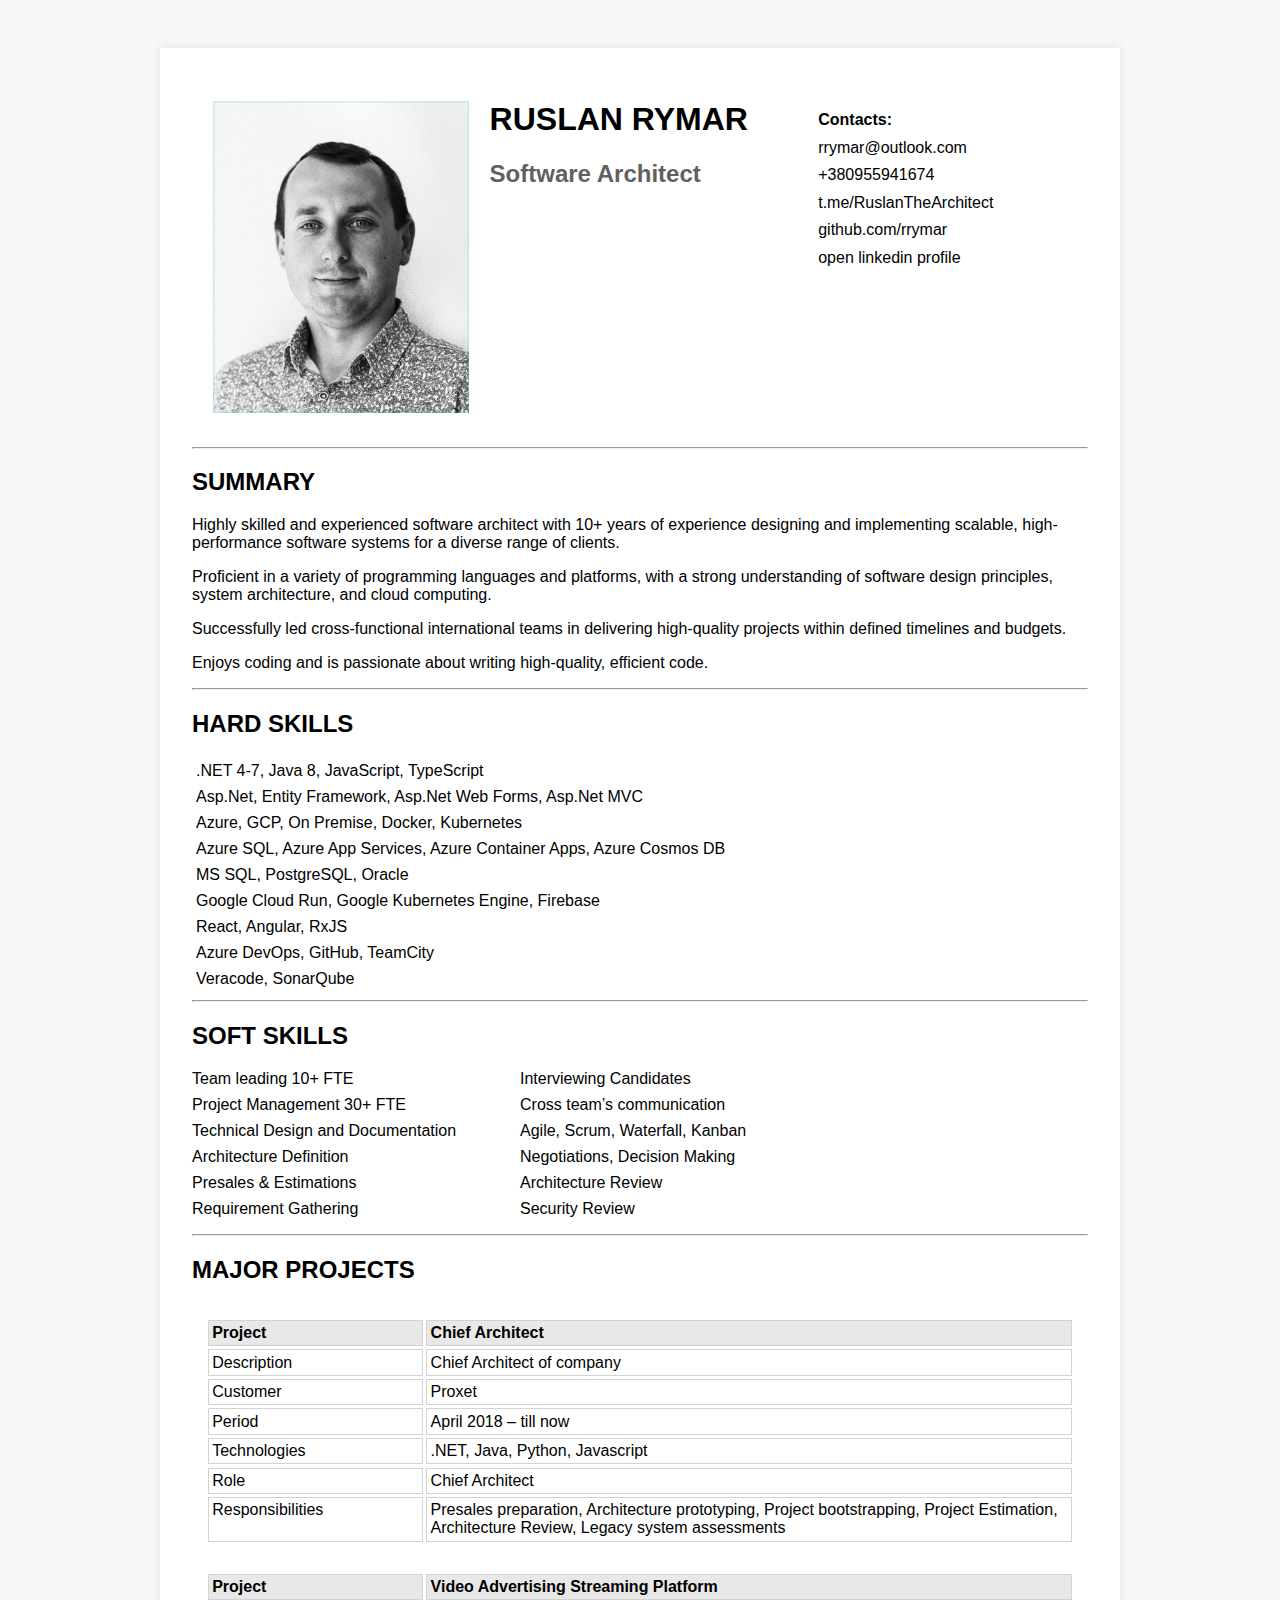
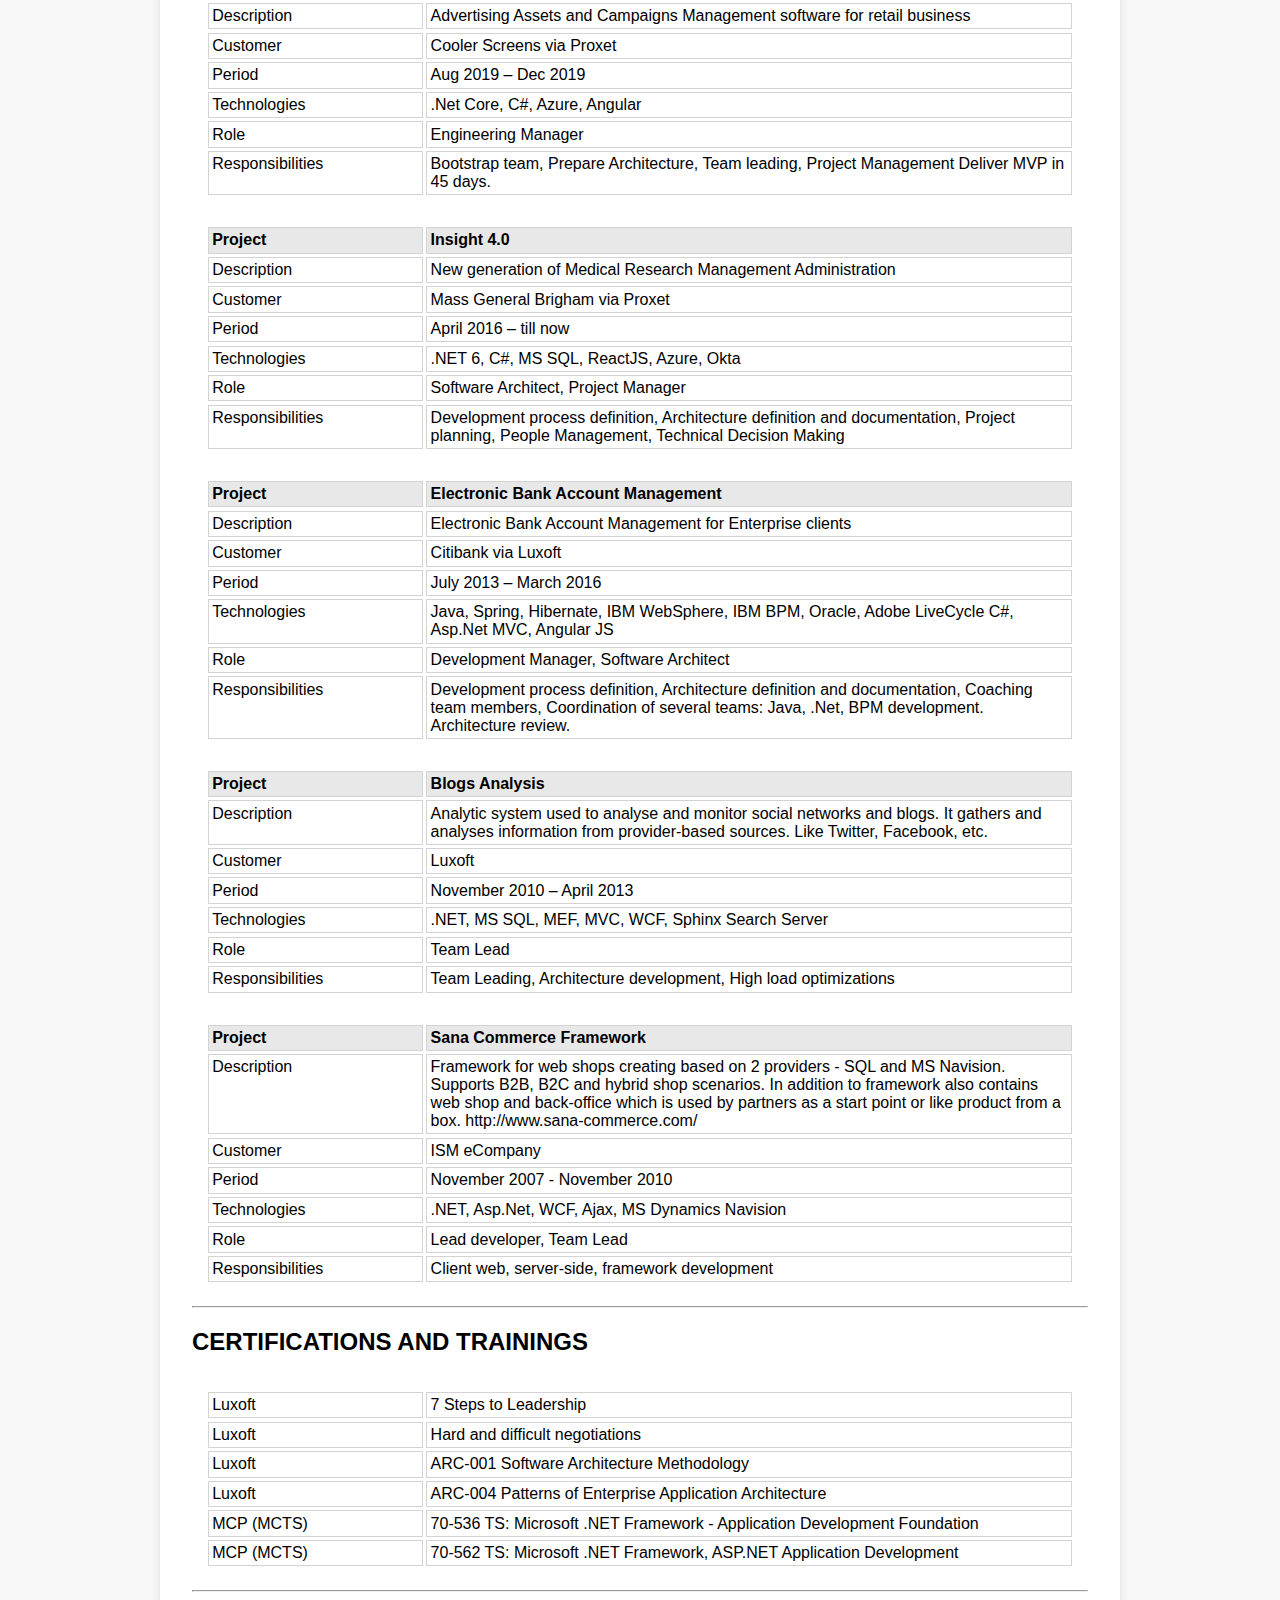
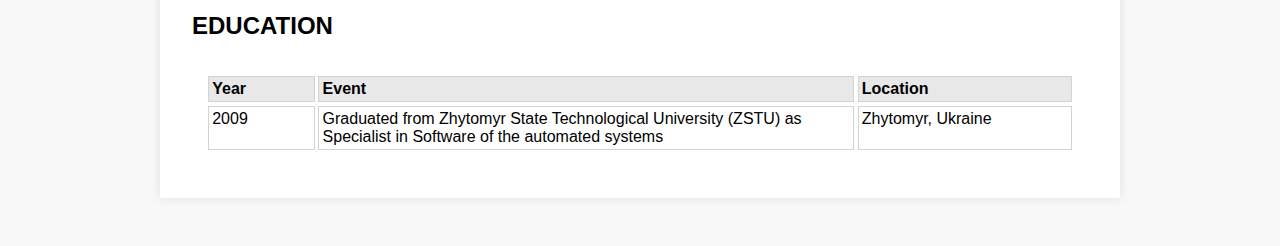
==== index.html @ 894ee12b "looks to be final version" ====
﻿<!DOCTYPE html>
<html lang="en">
<head>
    <meta name="viewport" content="width=device-width,initial-scale=1">
    <title>RUSLAN RYMAR - Software Architect</title>
    <link rel="stylesheet" type="text/css" href="./styles.css">
    <script type="module" src="./components/contacts.js"></script>
    <script type="module" src="./components/summary.js"></script>
    <script type="module" src="./components/hard-skills.js"></script>
    <script type="module" src="./components/soft-skills.js"></script>
    <script type="module" src="./components/project.js"></script>
    <script type="module" src="./components/certifications.js"></script>
    <script type="module" src="./components/education.js"></script>
</head>
<body>
<div class="page-container">
    <div class="header-container">
        <div class="grid-item">
            <img src="photo.jpg" alt="Ruslan Rymar"/>
        </div>
        <div class="grid-item">
            <h1>RUSLAN RYMAR</h1>
            <h2>Software Architect</h2>
        </div>
        <app-contacts class="grid-item"></app-contacts>
    </div>
    <hr/>
    <app-summary></app-summary>
    <hr/>
    <app-hard-skills></app-hard-skills>
    <hr/>
    <div class="page-break"></div>
    <app-soft-skills></app-soft-skills>
    <hr/>
    <h2>MAJOR PROJECTS</h2>
    <app-project>
        <span slot="name">Chief Architect</span>
        <span slot="description">Chief Architect of company</span>
        <span slot="customer">Proxet</span>
        <span slot="period">April 2018 – till now</span>
        <span slot="technologies">.NET, Java, Python, Javascript</span>
        <span slot="role">Chief Architect</span>
        <span slot="responsibilities">
            Presales preparation, Architecture prototyping, 
            Project bootstrapping, Project Estimation, 
            Architecture Review, Legacy system assessments
        </span>
    </app-project>
    <app-project>
        <span slot="name">Video Advertising Streaming Platform</span>
        <span slot="description">
            Advertising Assets and Campaigns Management software for retail business
        </span>
        <span slot="customer">Cooler Screens via Proxet</span>
        <span slot="period">Aug 2019 – Dec 2019</span>
        <span slot="technologies">.Net Core, C#, Azure, Angular</span>
        <span slot="role">Engineering Manager</span>
        <span slot="responsibilities">
            Bootstrap team, Prepare Architecture, Team leading, 
            Project Management Deliver MVP in 45 days.
        </span>
    </app-project>
    <div class="page-break"></div>
    <app-project>
        <span slot="name">Insight 4.0</span>
        <span slot="description">
            New generation of Medical Research Management Administration
        </span>
        <span slot="customer">Mass General Brigham via Proxet</span>
        <span slot="period">April 2016 – till now</span>
        <span slot="technologies">.NET 6, C#, MS SQL, ReactJS, Azure, Okta</span>
        <span slot="role">Software Architect, Project Manager</span>
        <span slot="responsibilities">
            Development process definition, Architecture definition and documentation,
            Project planning, People Management, Technical Decision Making
        </span>
    </app-project>
    <app-project>
        <span slot="name">Electronic Bank Account Management</span>
        <span slot="description">
            Electronic Bank Account Management for Enterprise clients
        </span>
        <span slot="customer">Citibank via Luxoft</span>
        <span slot="period">July 2013 – March 2016</span>
        <span slot="technologies">
            Java, Spring, Hibernate, IBM WebSphere, IBM BPM, Oracle, Adobe LiveCycle
            C#, Asp.Net MVC, Angular JS
        </span>
        <span slot="role">Development Manager, Software Architect</span>
        <span slot="responsibilities">
            Development process definition, Architecture definition and documentation, 
            Coaching team members, 
            Coordination of several teams: Java, .Net, BPM development. Architecture review. 
        </span>
    </app-project>
    <app-project>
        <span slot="name">Blogs Analysis</span>
        <span slot="description">
            Analytic system used to analyse and monitor social networks and blogs.
            It gathers and analyses information from provider-based sources. Like Twitter, Facebook, etc.
        </span>
        <span slot="customer">Luxoft</span>
        <span slot="period">November 2010 – April 2013</span>
        <span slot="technologies">
            .NET, MS SQL, MEF, MVC, WCF, Sphinx Search Server
        </span>
        <span slot="role">Team Lead</span>
        <span slot="responsibilities">
            Team Leading, Architecture development, High load optimizations
        </span>
    </app-project>
    <div class="page-break"></div>
    <app-project>
        <span slot="name">Sana Commerce Framework</span>
        <span slot="description">
            Framework for web shops creating based on 2 providers - SQL and MS Navision. 
            Supports B2B, B2C and hybrid shop scenarios. 
            In addition to framework also contains web shop and back-office which is used by partners as a start point or like product from a box.
            http://www.sana-commerce.com/
        </span>
        <span slot="customer">ISM eCompany</span>
        <span slot="period">November 2007 - November 2010</span>
        <span slot="technologies">
            .NET, Asp.Net, WCF, Ajax, MS Dynamics Navision
        </span>
        <span slot="role">Lead developer, Team Lead</span>
        <span slot="responsibilities">
            Client web, server-side, framework development
        </span>
    </app-project>
    <hr/>
    <app-certifications></app-certifications>
    <hr/>
    <app-education></app-education>
</div>
</body>
</html>
---- styles.css ----
﻿img {
    width: 20vw;
    margin: 1.34em;
}

body {
    background-color: #f8f8f8;
    font-family: "Segoe UI", Verdana, sans-serif, "Courier New";
    print-color-adjust: exact;
}

.page-container {
    width: 70vw;
    margin: 3em auto;
    padding: 2em;
    background-color: #fff;
    box-shadow: 0 0 10px rgba(0, 0, 0, 0.1);
}

.header-container {
    display: grid;
    grid-template-columns: repeat(auto-fit, 22vw);
    grid-gap: 1em;
}

.header-container h2 {
    color: #606060;
}

app-contacts {
    margin: 1.34em;
}

.page-break {
    break-after: page;
}

@media screen and (max-width: 500px) {
    .page-container {
        width: auto;
    }

    .header-container {
        grid-template-columns: repeat(auto-fit, 38vw);
    }

    img {
        width: 30vw;
    }
}

@media print {
    body {
        -webkit-print-color-adjust: exact;
    }

    .page-container {
        width: auto;
        margin: 0;
        padding: 0;
        box-shadow: 0 0 0;
    }
    
    hr {
        display: none;
    }
}
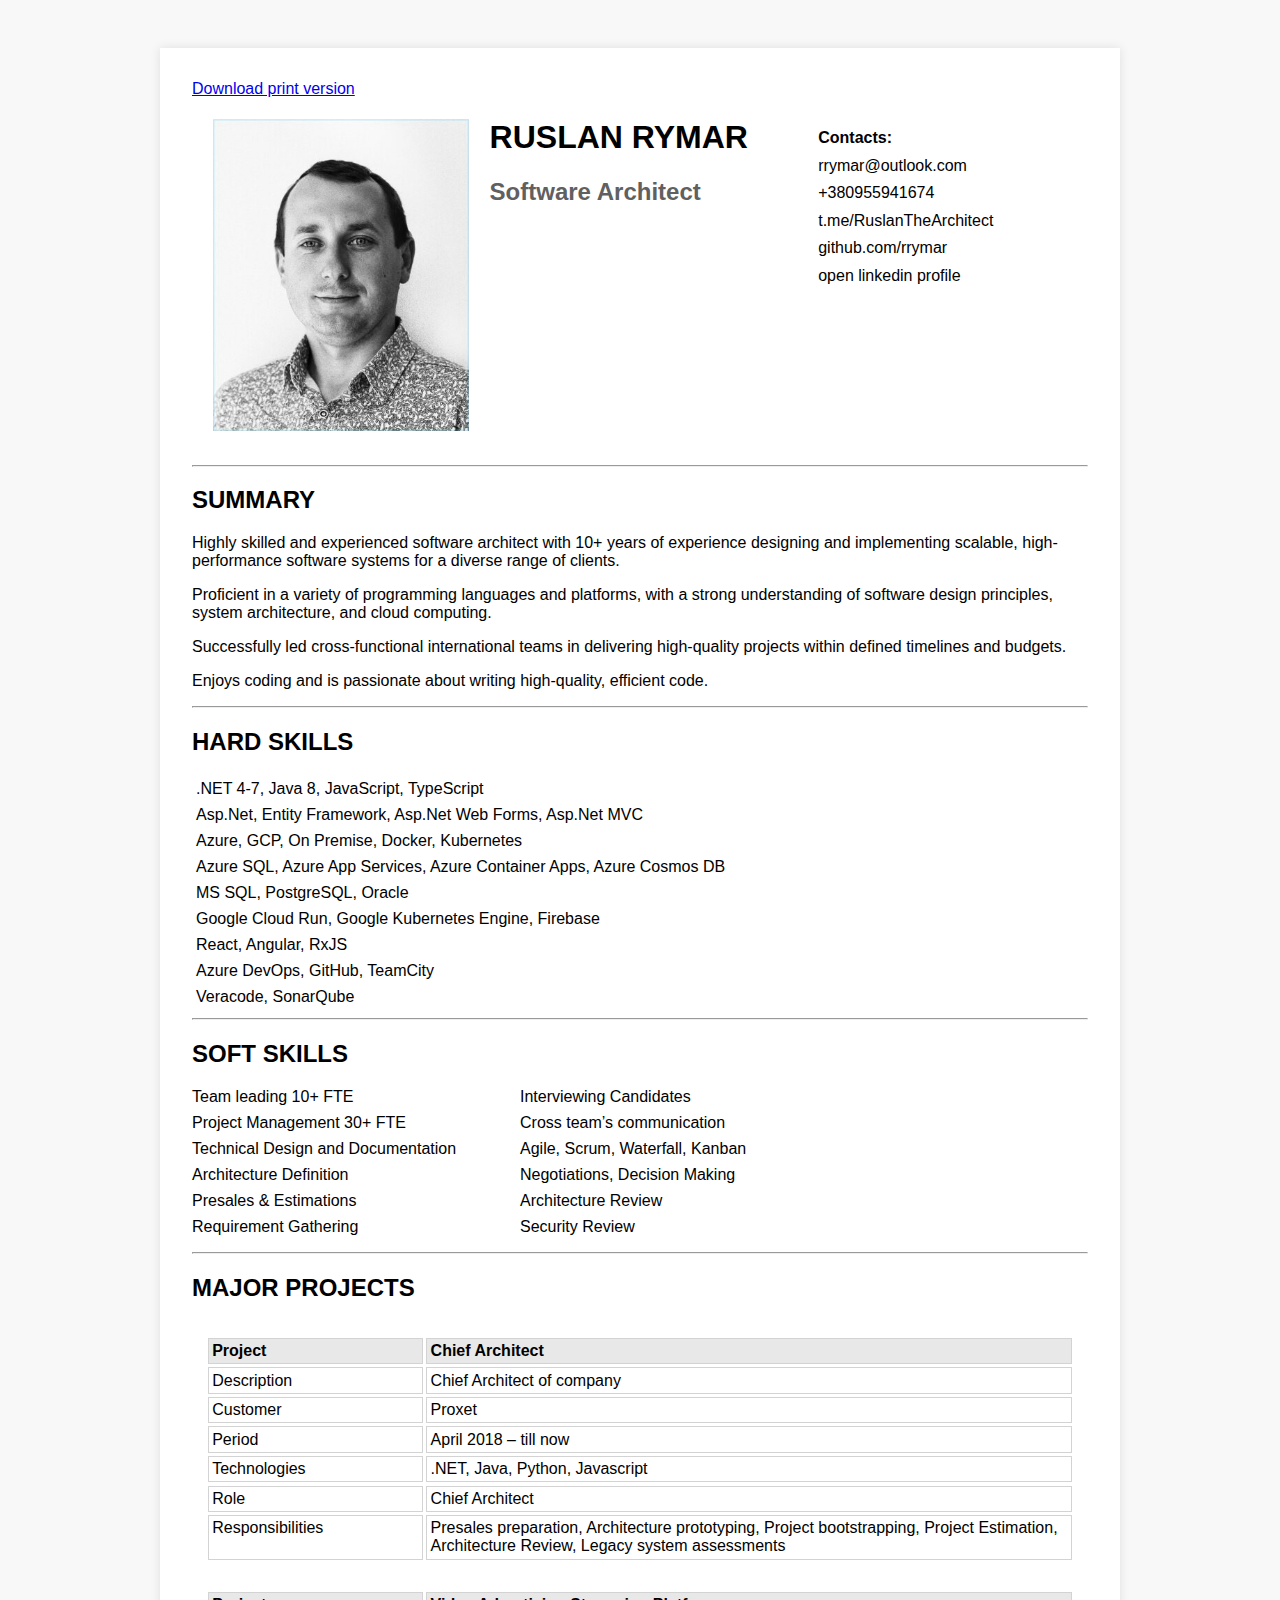
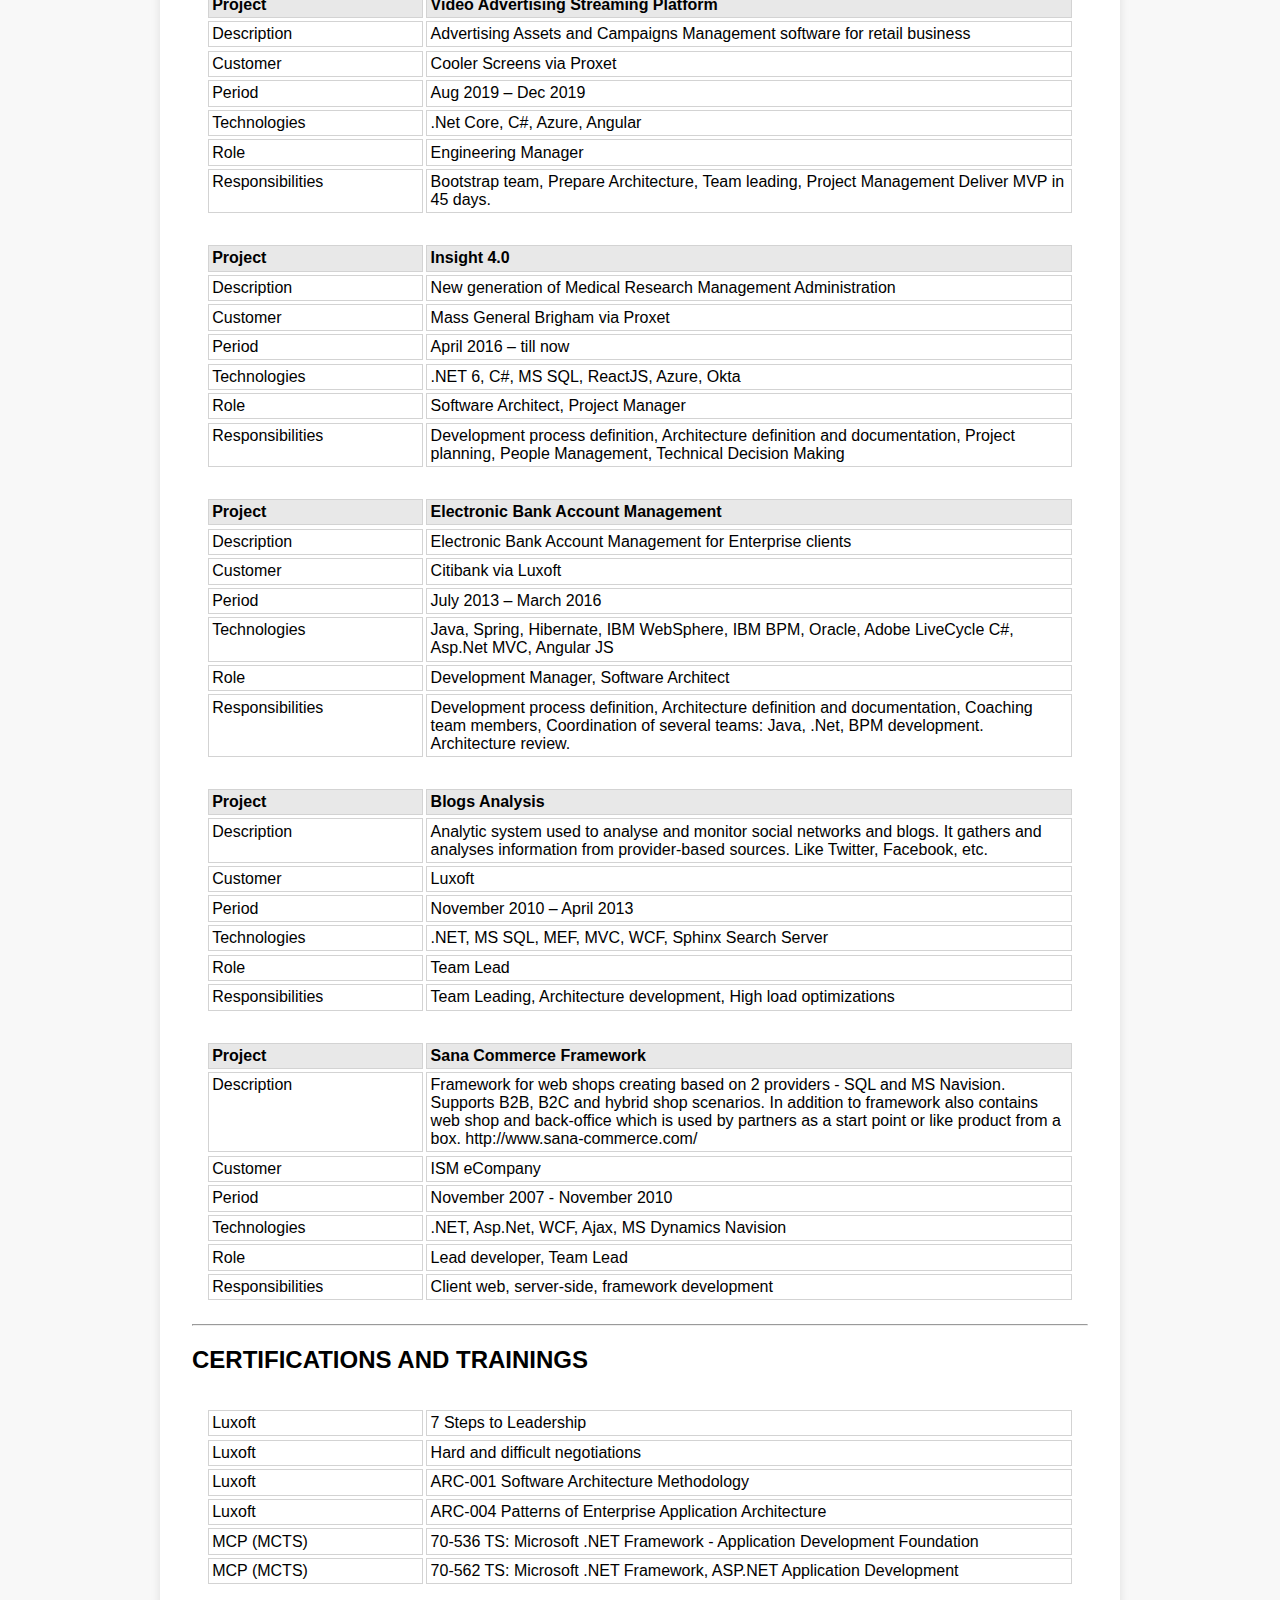
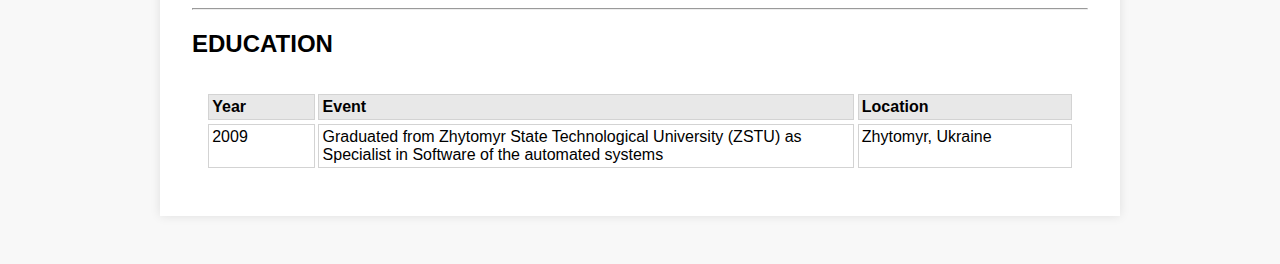
==== commit 1c808bd8: "add print version" ====
--- a/index.html
+++ b/index.html
@@ -1,4 +1,5 @@
-﻿<!DOCTYPE html>
+﻿<!--TODO: favicon, link to pdf-->
+<!DOCTYPE html>
 <html lang="en">
 <head>
     <meta name="viewport" content="width=device-width,initial-scale=1">
@@ -11,9 +12,11 @@
     <script type="module" src="./components/project.js"></script>
     <script type="module" src="./components/certifications.js"></script>
     <script type="module" src="./components/education.js"></script>
+    <script type="module" src="./components/save.js"></script>
 </head>
 <body>
 <div class="page-container">
+    <app-save></app-save>
     <div class="header-container">
         <div class="grid-item">
             <img src="photo.jpg" alt="Ruslan Rymar"/>
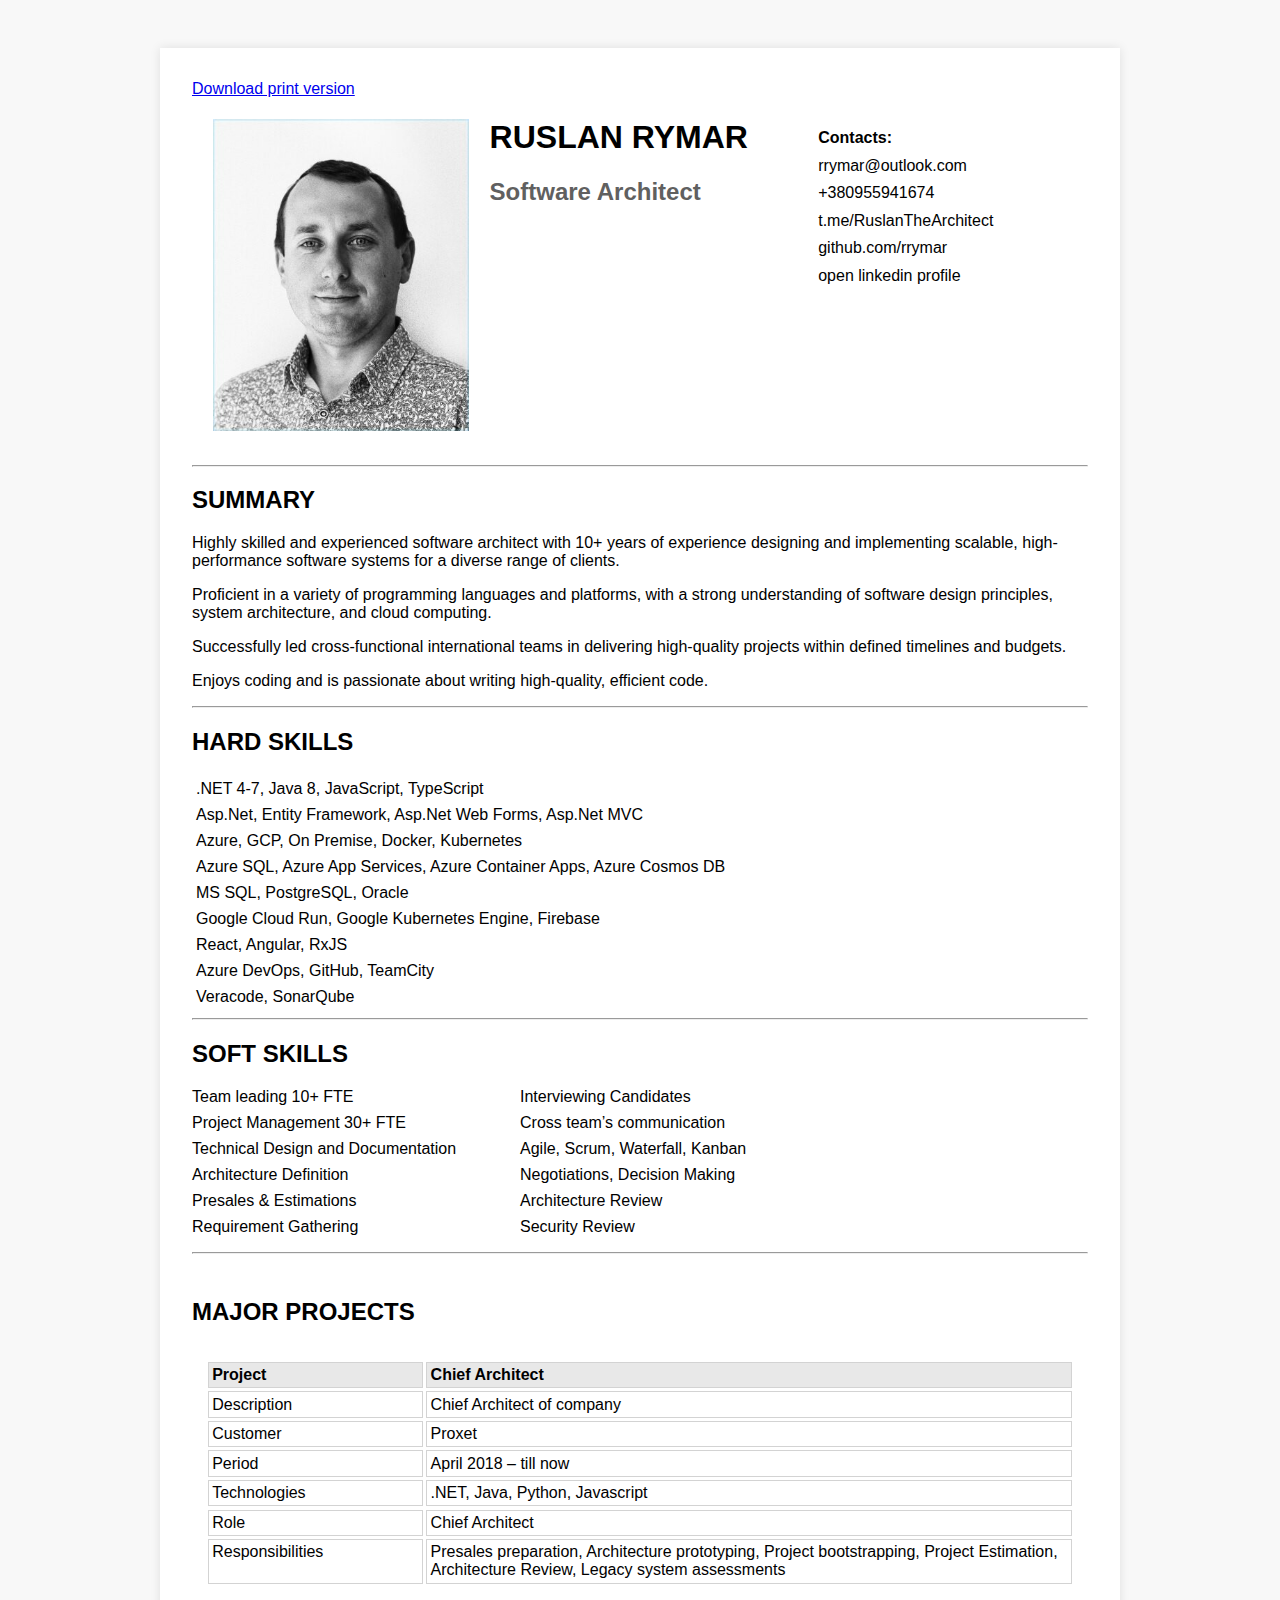
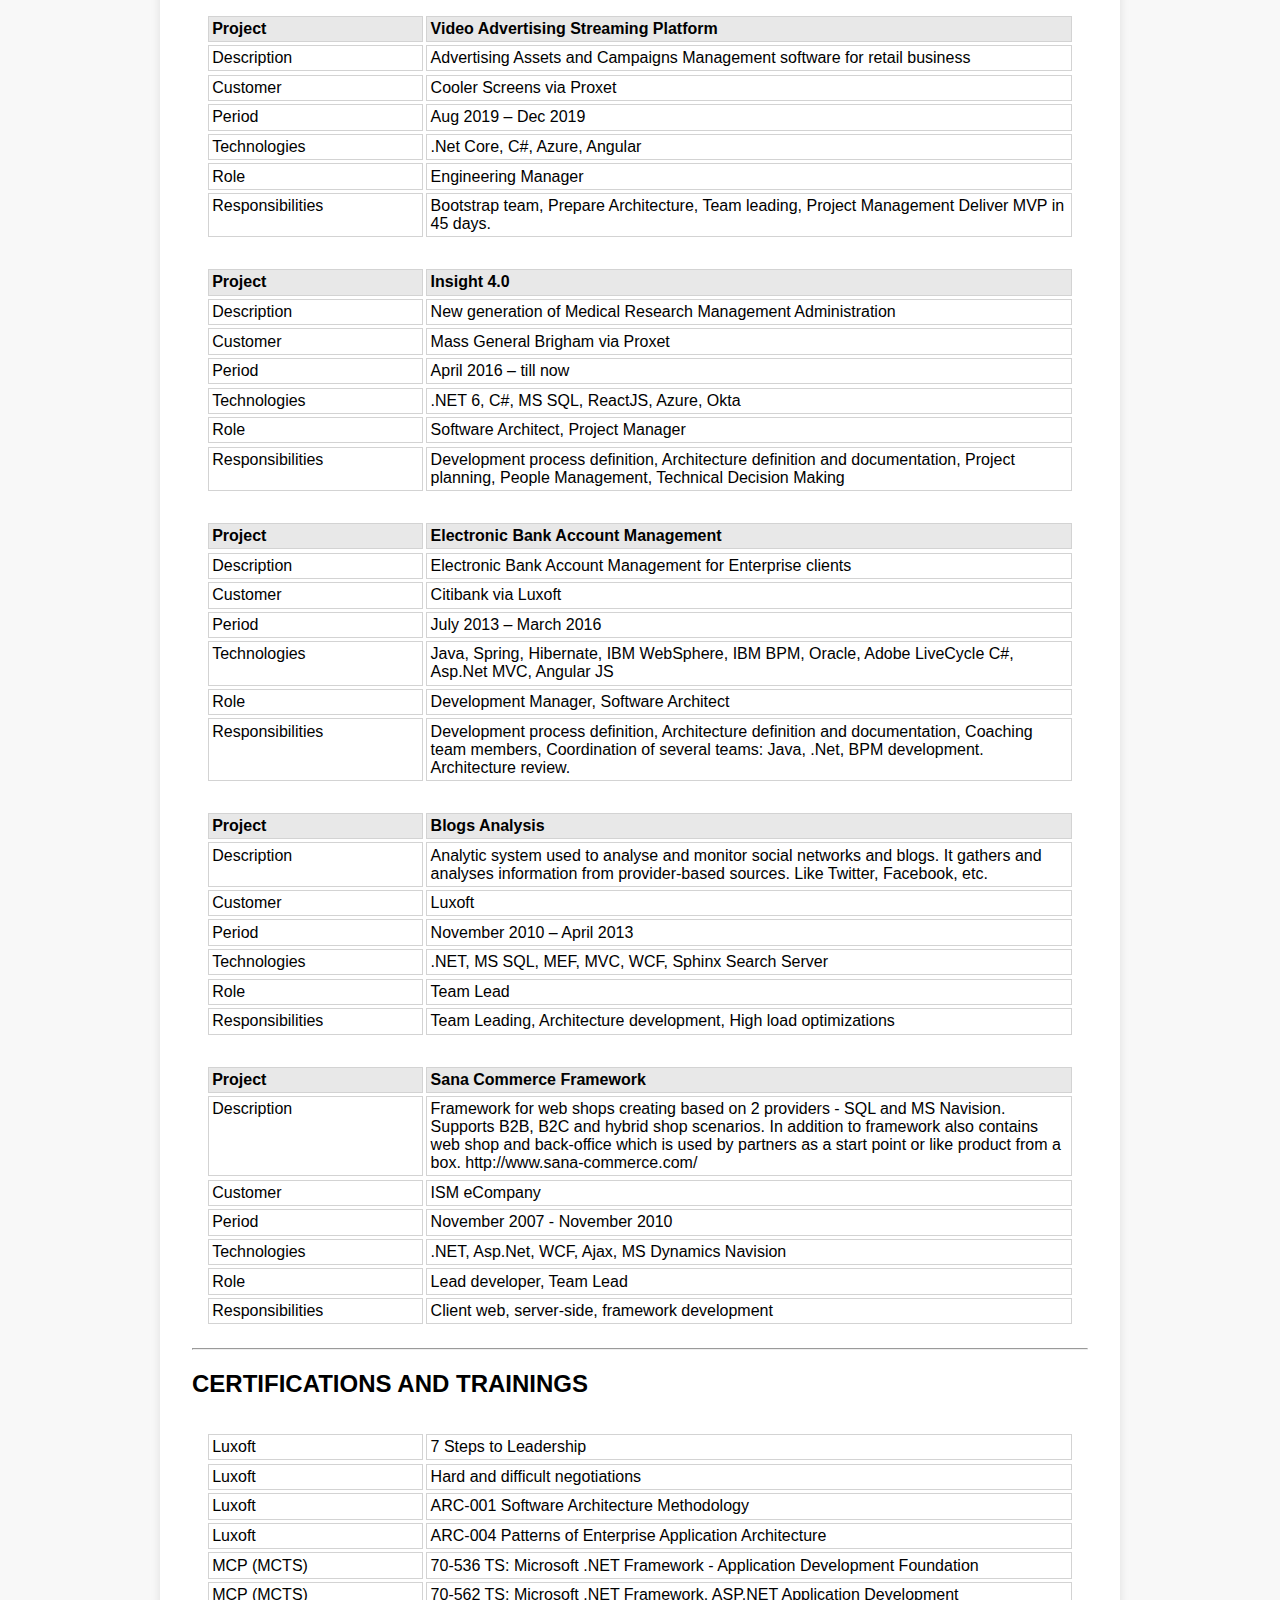
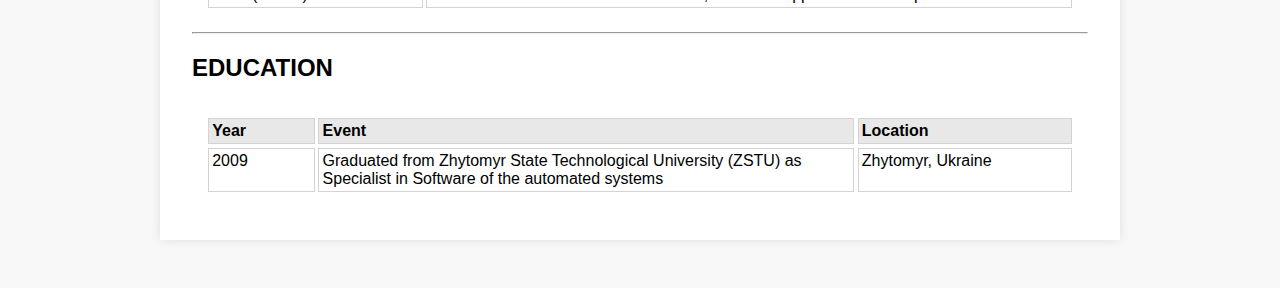
==== commit d8c60c99: "update print version" ====
--- a/index.html
+++ b/index.html
@@ -1,9 +1,14 @@
-﻿<!--TODO: favicon, link to pdf-->
-<!DOCTYPE html>
+﻿<!DOCTYPE html>
 <html lang="en">
 <head>
     <meta name="viewport" content="width=device-width,initial-scale=1">
     <title>RUSLAN RYMAR - Software Architect</title>
+
+    <link rel="apple-touch-icon" sizes="180x180" href="./apple-touch-icon.png">
+    <link rel="icon" type="image/png" sizes="32x32" href="./favicon-32x32.png">
+    <link rel="icon" type="image/png" sizes="16x16" href="./favicon-16x16.png">
+    <link rel="manifest" href="./site.webmanifest">
+    
     <link rel="stylesheet" type="text/css" href="./styles.css">
     <script type="module" src="./components/contacts.js"></script>
     <script type="module" src="./components/summary.js"></script>
@@ -35,7 +40,7 @@
     <div class="page-break"></div>
     <app-soft-skills></app-soft-skills>
     <hr/>
-    <h2>MAJOR PROJECTS</h2>
+    <h2 class="projects-title">MAJOR PROJECTS</h2>
     <app-project>
         <span slot="name">Chief Architect</span>
         <span slot="description">Chief Architect of company</span>
--- a/styles.css
+++ b/styles.css
@@ -35,6 +35,10 @@
     break-after: page;
 }
 
+.projects-title {
+    padding-top: 1em;
+}
+
 @media screen and (max-width: 500px) {
     .page-container {
         width: auto;
@@ -64,4 +68,9 @@
     hr {
         display: none;
     }
+    
+    .header-container h1,
+    .header-container h2 {
+        text-align: center;
+    }
 }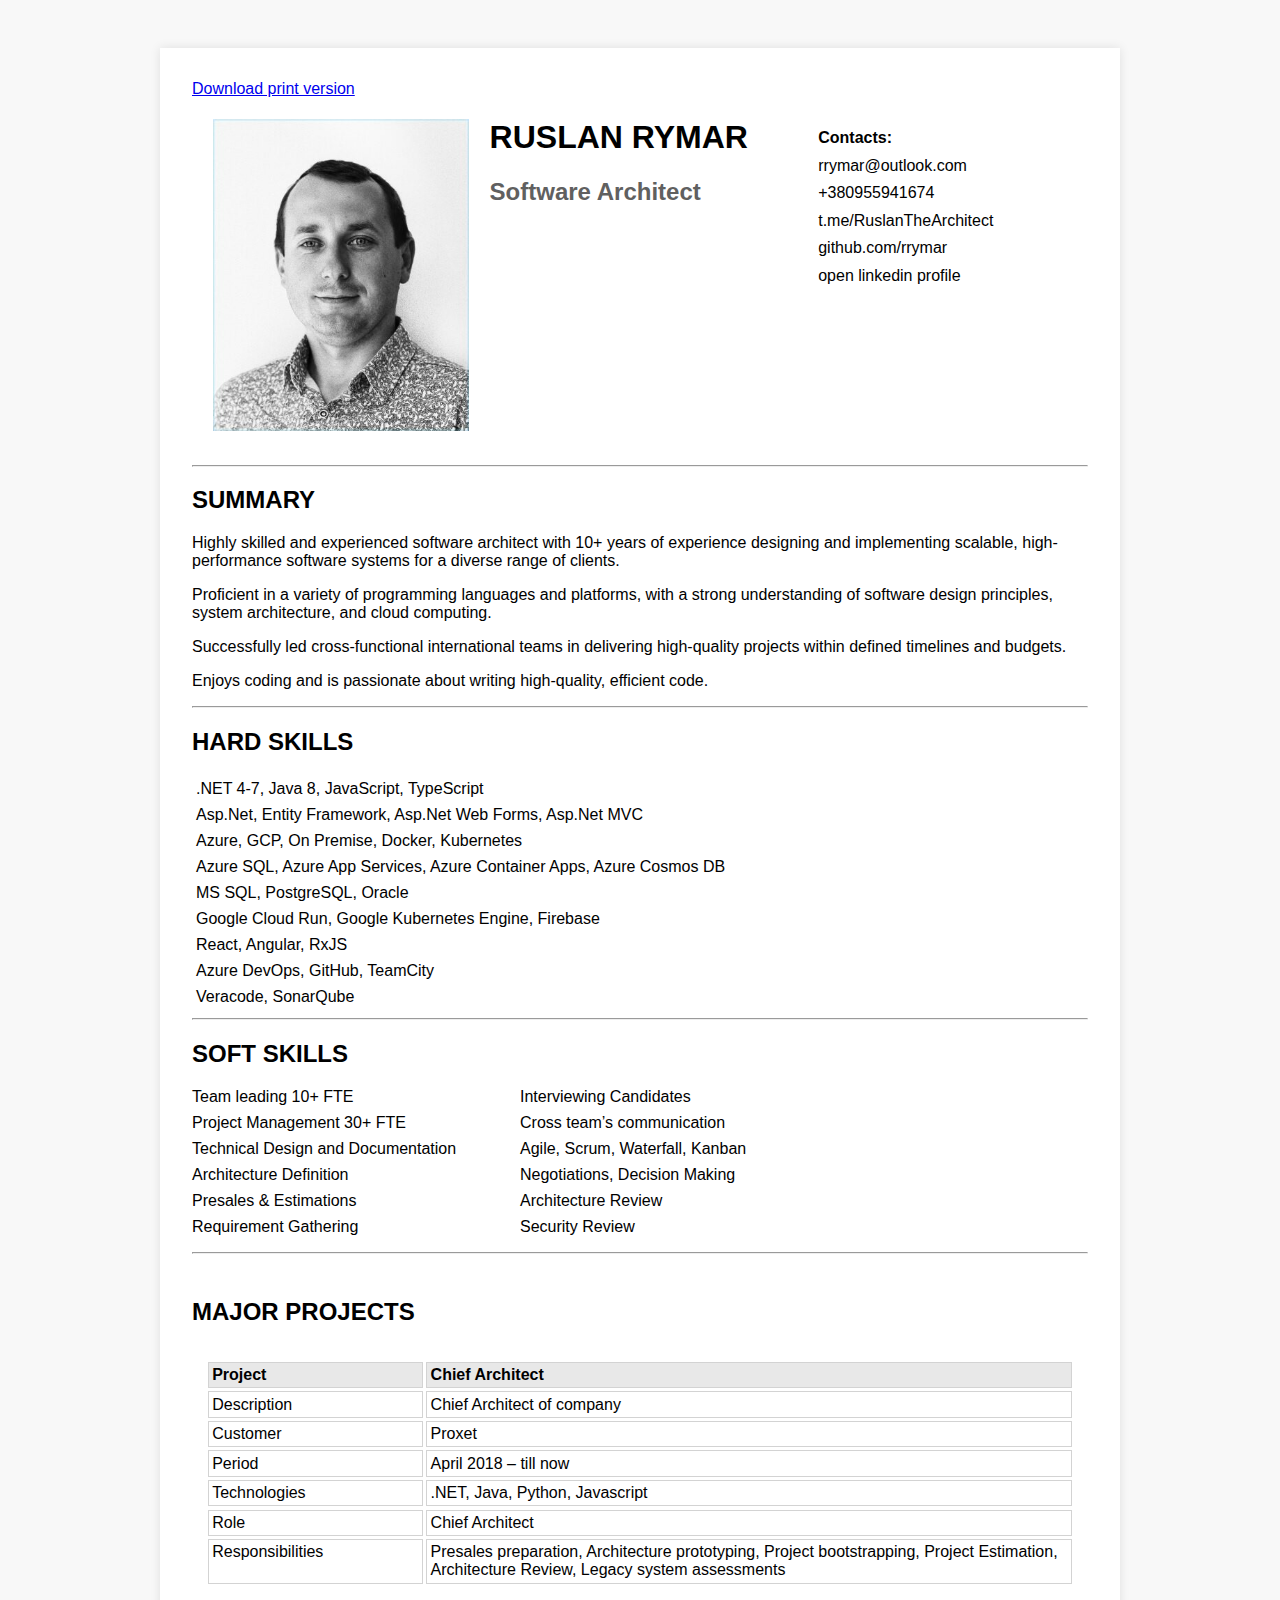
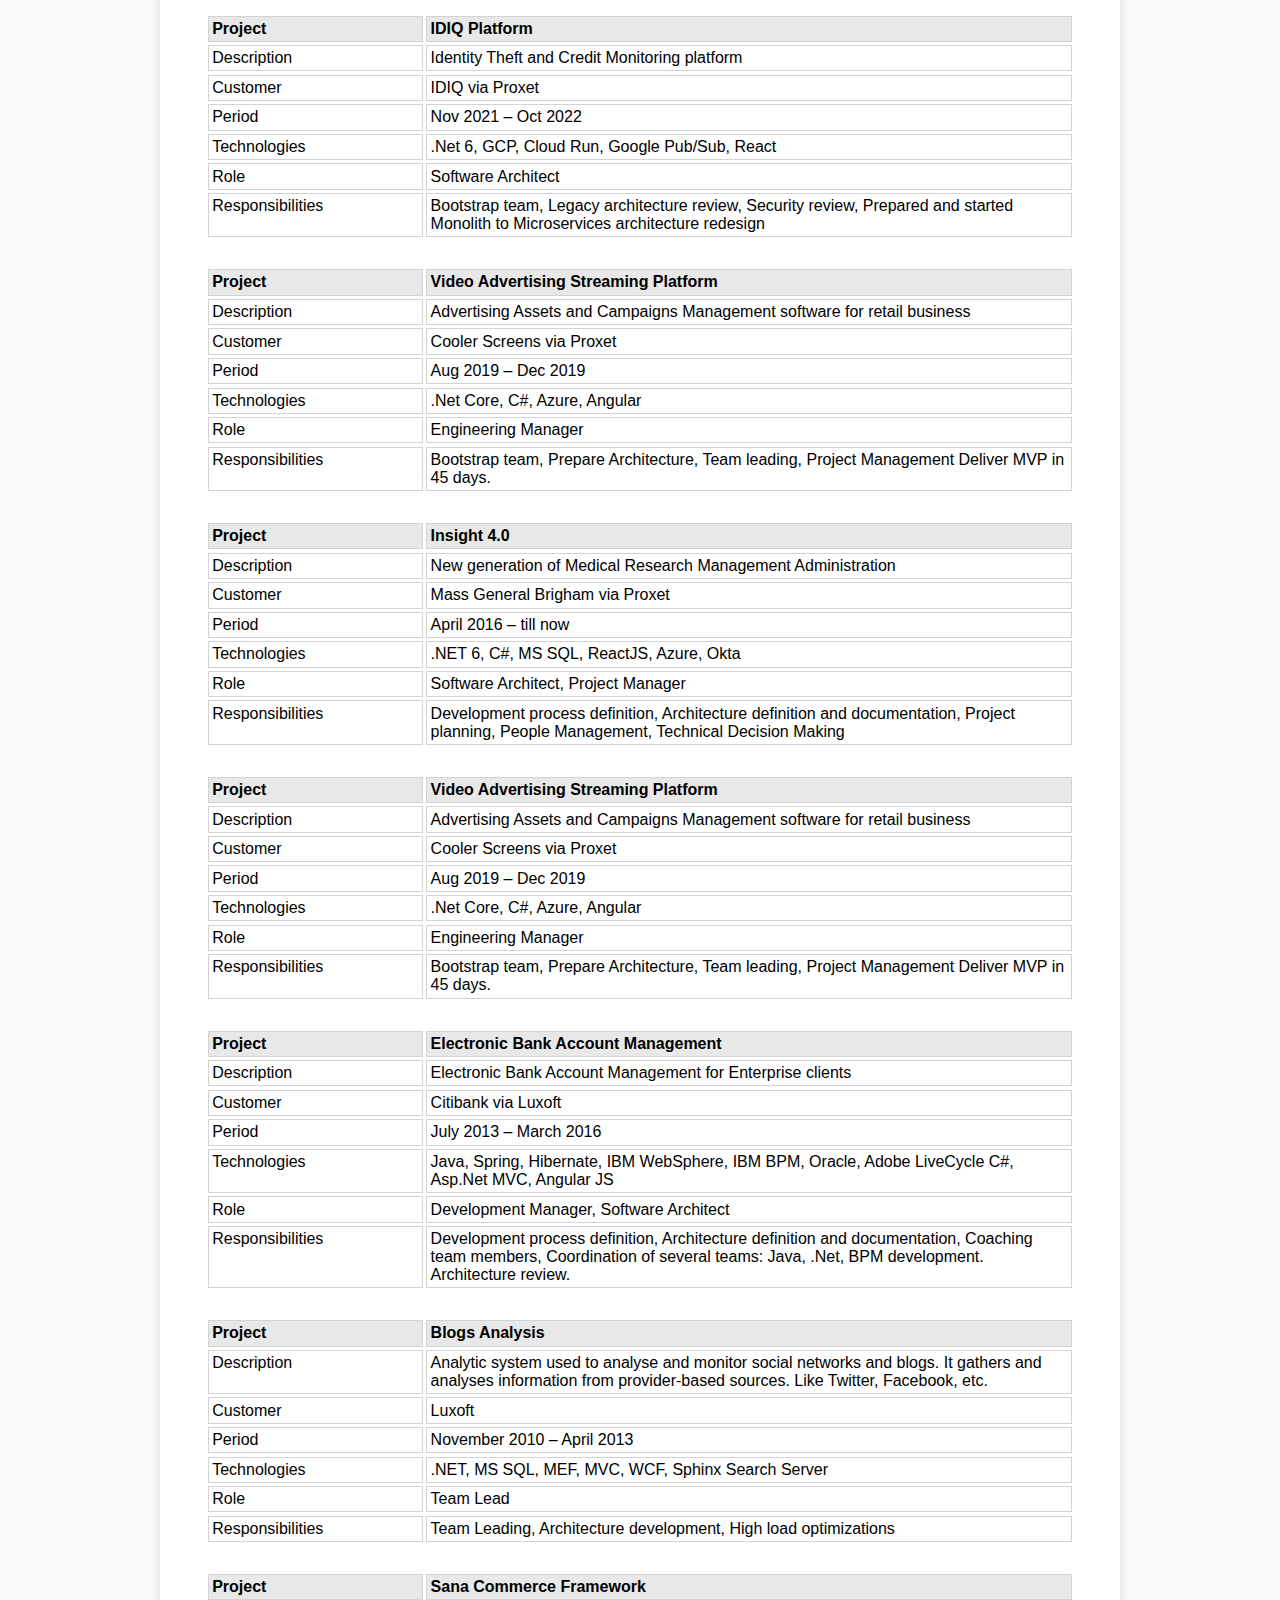
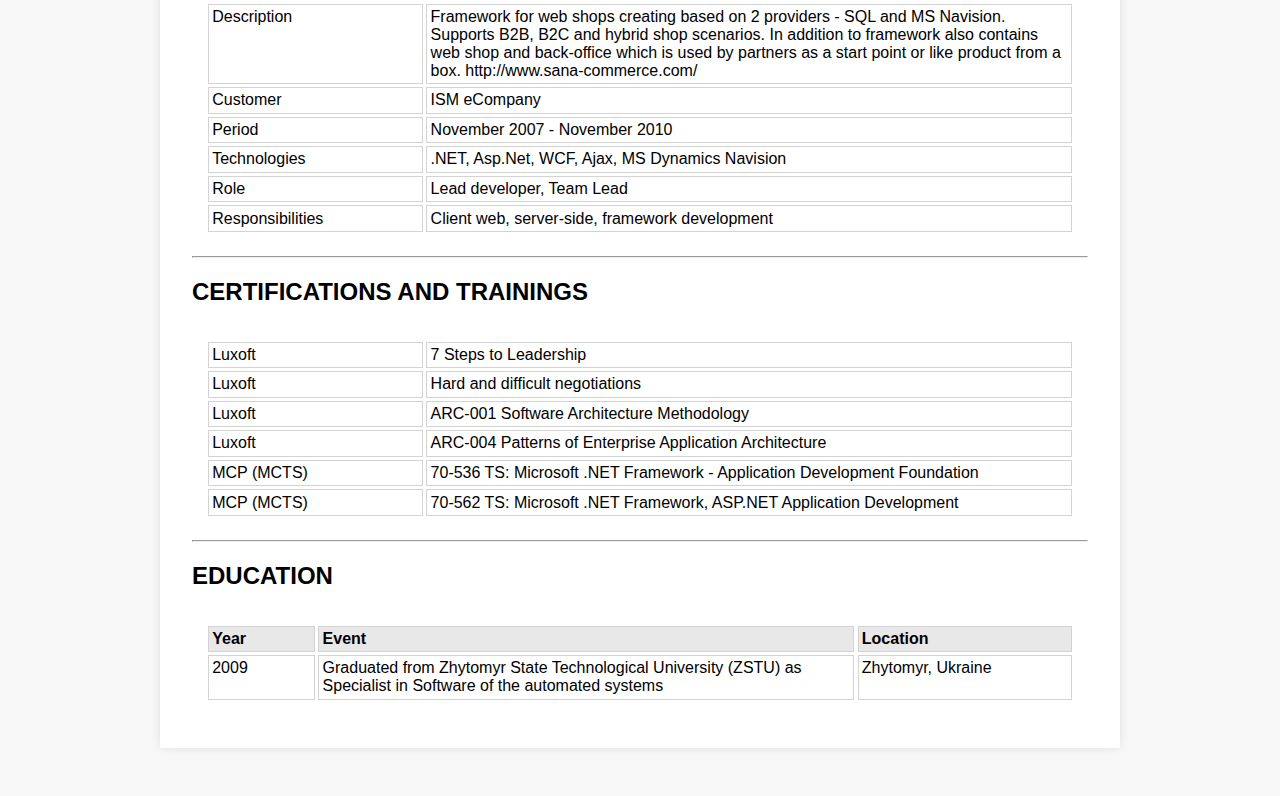
==== commit a15e70c6: "small update" ====
--- a/index.html
+++ b/index.html
@@ -55,6 +55,49 @@
         </span>
     </app-project>
     <app-project>
+        <span slot="name">IDIQ Platform</span>
+        <span slot="description">
+             Identity Theft and Credit Monitoring platform
+        </span>
+        <span slot="customer">IDIQ via Proxet</span>
+        <span slot="period">Nov 2021 – Oct 2022</span>
+        <span slot="technologies">.Net 6, GCP, Cloud Run, Google Pub/Sub, React</span>
+        <span slot="role">Software Architect</span>
+        <span slot="responsibilities">
+            Bootstrap team, Legacy architecture review, Security review,
+            Prepared and started Monolith to Microservices architecture redesign 
+        </span>
+    </app-project>
+    <div class="page-break"></div>
+    <app-project>
+        <span slot="name">Video Advertising Streaming Platform</span>
+        <span slot="description">
+            Advertising Assets and Campaigns Management software for retail business
+        </span>
+        <span slot="customer">Cooler Screens via Proxet</span>
+        <span slot="period">Aug 2019 – Dec 2019</span>
+        <span slot="technologies">.Net Core, C#, Azure, Angular</span>
+        <span slot="role">Engineering Manager</span>
+        <span slot="responsibilities">
+            Bootstrap team, Prepare Architecture, Team leading, 
+            Project Management Deliver MVP in 45 days.
+        </span>
+    </app-project>
+    <app-project>
+        <span slot="name">Insight 4.0</span>
+        <span slot="description">
+            New generation of Medical Research Management Administration
+        </span>
+        <span slot="customer">Mass General Brigham via Proxet</span>
+        <span slot="period">April 2016 – till now</span>
+        <span slot="technologies">.NET 6, C#, MS SQL, ReactJS, Azure, Okta</span>
+        <span slot="role">Software Architect, Project Manager</span>
+        <span slot="responsibilities">
+            Development process definition, Architecture definition and documentation,
+            Project planning, People Management, Technical Decision Making
+        </span>
+    </app-project>
+    <app-project>
         <span slot="name">Video Advertising Streaming Platform</span>
         <span slot="description">
             Advertising Assets and Campaigns Management software for retail business
@@ -69,20 +112,6 @@
         </span>
     </app-project>
     <div class="page-break"></div>
-    <app-project>
-        <span slot="name">Insight 4.0</span>
-        <span slot="description">
-            New generation of Medical Research Management Administration
-        </span>
-        <span slot="customer">Mass General Brigham via Proxet</span>
-        <span slot="period">April 2016 – till now</span>
-        <span slot="technologies">.NET 6, C#, MS SQL, ReactJS, Azure, Okta</span>
-        <span slot="role">Software Architect, Project Manager</span>
-        <span slot="responsibilities">
-            Development process definition, Architecture definition and documentation,
-            Project planning, People Management, Technical Decision Making
-        </span>
-    </app-project>
     <app-project>
         <span slot="name">Electronic Bank Account Management</span>
         <span slot="description">
--- a/styles.css
+++ b/styles.css
@@ -42,6 +42,7 @@
 @media screen and (max-width: 500px) {
     .page-container {
         width: auto;
+        padding: 0.5em;
     }
 
     .header-container {
@@ -50,6 +51,10 @@
 
     img {
         width: 30vw;
+    }
+
+    .projects-title {
+        padding-top: 0.2em;
     }
 }
 
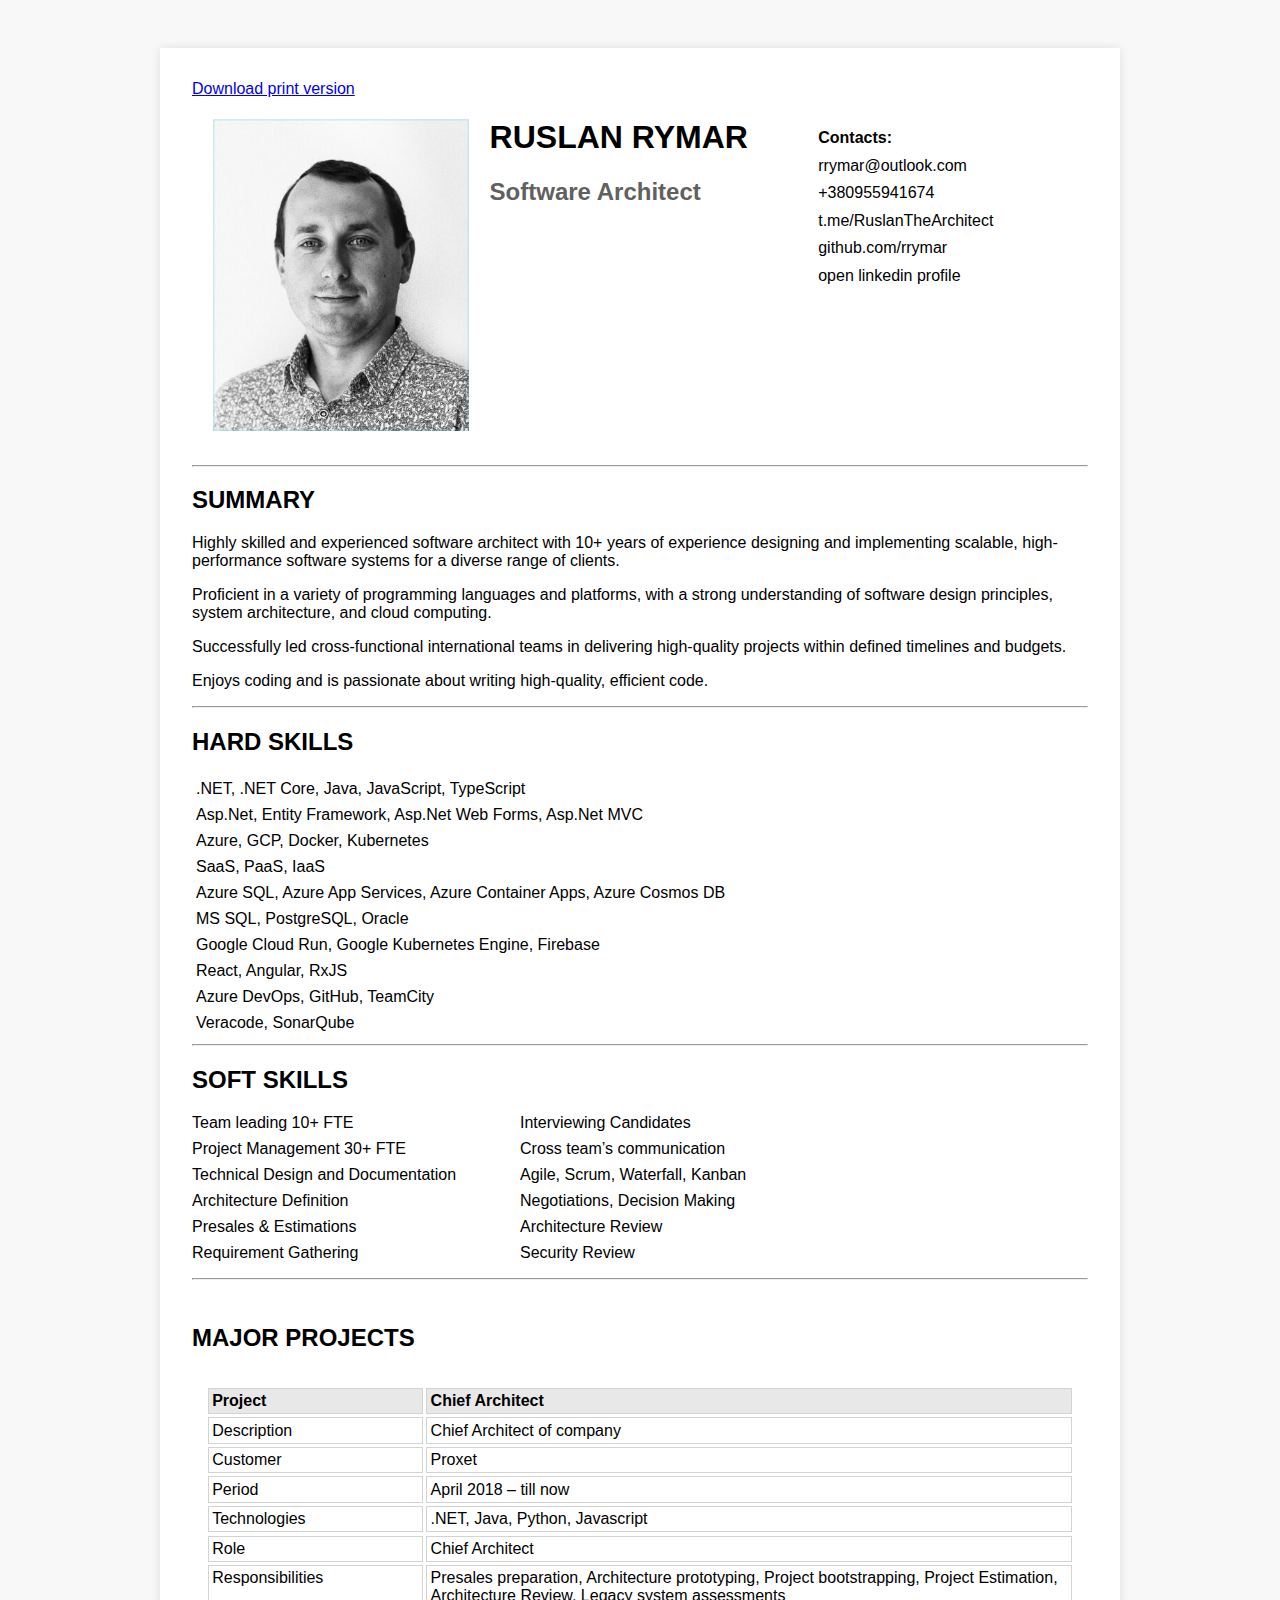
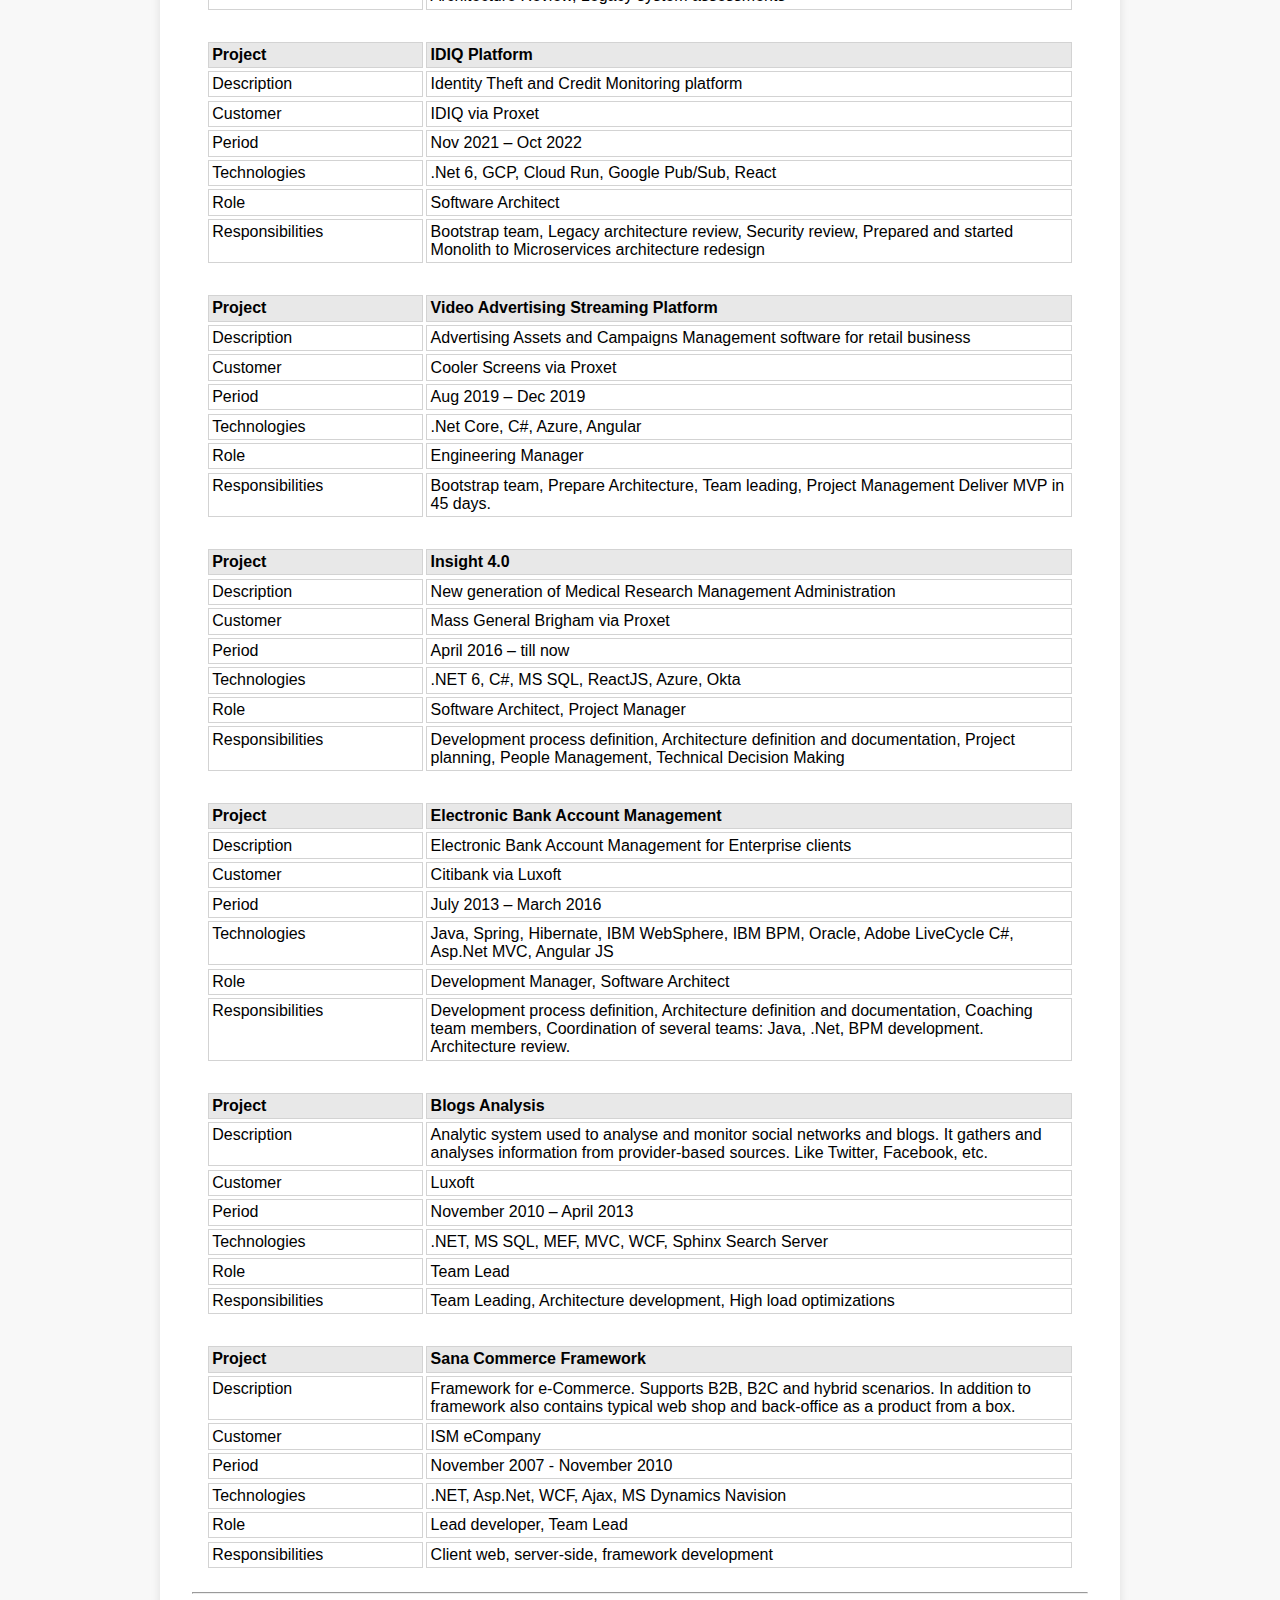
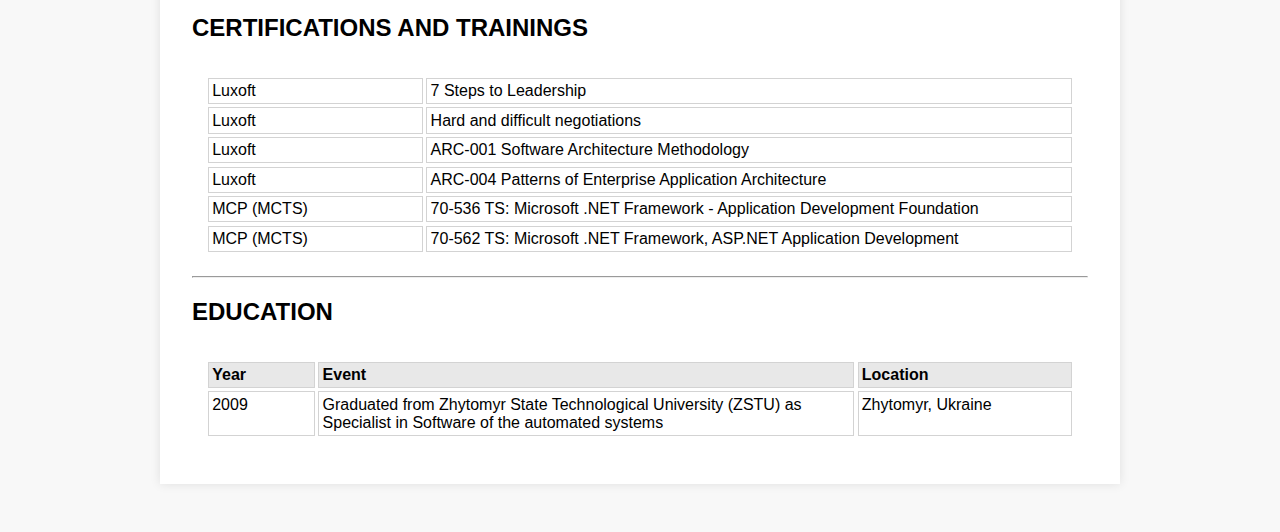
==== commit 56bbb9a7: "small updates" ====
--- a/index.html
+++ b/index.html
@@ -98,21 +98,6 @@
         </span>
     </app-project>
     <app-project>
-        <span slot="name">Video Advertising Streaming Platform</span>
-        <span slot="description">
-            Advertising Assets and Campaigns Management software for retail business
-        </span>
-        <span slot="customer">Cooler Screens via Proxet</span>
-        <span slot="period">Aug 2019 – Dec 2019</span>
-        <span slot="technologies">.Net Core, C#, Azure, Angular</span>
-        <span slot="role">Engineering Manager</span>
-        <span slot="responsibilities">
-            Bootstrap team, Prepare Architecture, Team leading, 
-            Project Management Deliver MVP in 45 days.
-        </span>
-    </app-project>
-    <div class="page-break"></div>
-    <app-project>
         <span slot="name">Electronic Bank Account Management</span>
         <span slot="description">
             Electronic Bank Account Management for Enterprise clients
@@ -130,6 +115,7 @@
             Coordination of several teams: Java, .Net, BPM development. Architecture review. 
         </span>
     </app-project>
+    <div class="page-break"></div>
     <app-project>
         <span slot="name">Blogs Analysis</span>
         <span slot="description">
@@ -146,14 +132,11 @@
             Team Leading, Architecture development, High load optimizations
         </span>
     </app-project>
-    <div class="page-break"></div>
     <app-project>
         <span slot="name">Sana Commerce Framework</span>
         <span slot="description">
-            Framework for web shops creating based on 2 providers - SQL and MS Navision. 
-            Supports B2B, B2C and hybrid shop scenarios. 
-            In addition to framework also contains web shop and back-office which is used by partners as a start point or like product from a box.
-            http://www.sana-commerce.com/
+            Framework for e-Commerce. Supports B2B, B2C and hybrid scenarios. 
+            In addition to framework also contains typical web shop and back-office as a product from a box.
         </span>
         <span slot="customer">ISM eCompany</span>
         <span slot="period">November 2007 - November 2010</span>
@@ -168,6 +151,7 @@
     <hr/>
     <app-certifications></app-certifications>
     <hr/>
+    <div class="page-break"></div>
     <app-education></app-education>
 </div>
 </body>
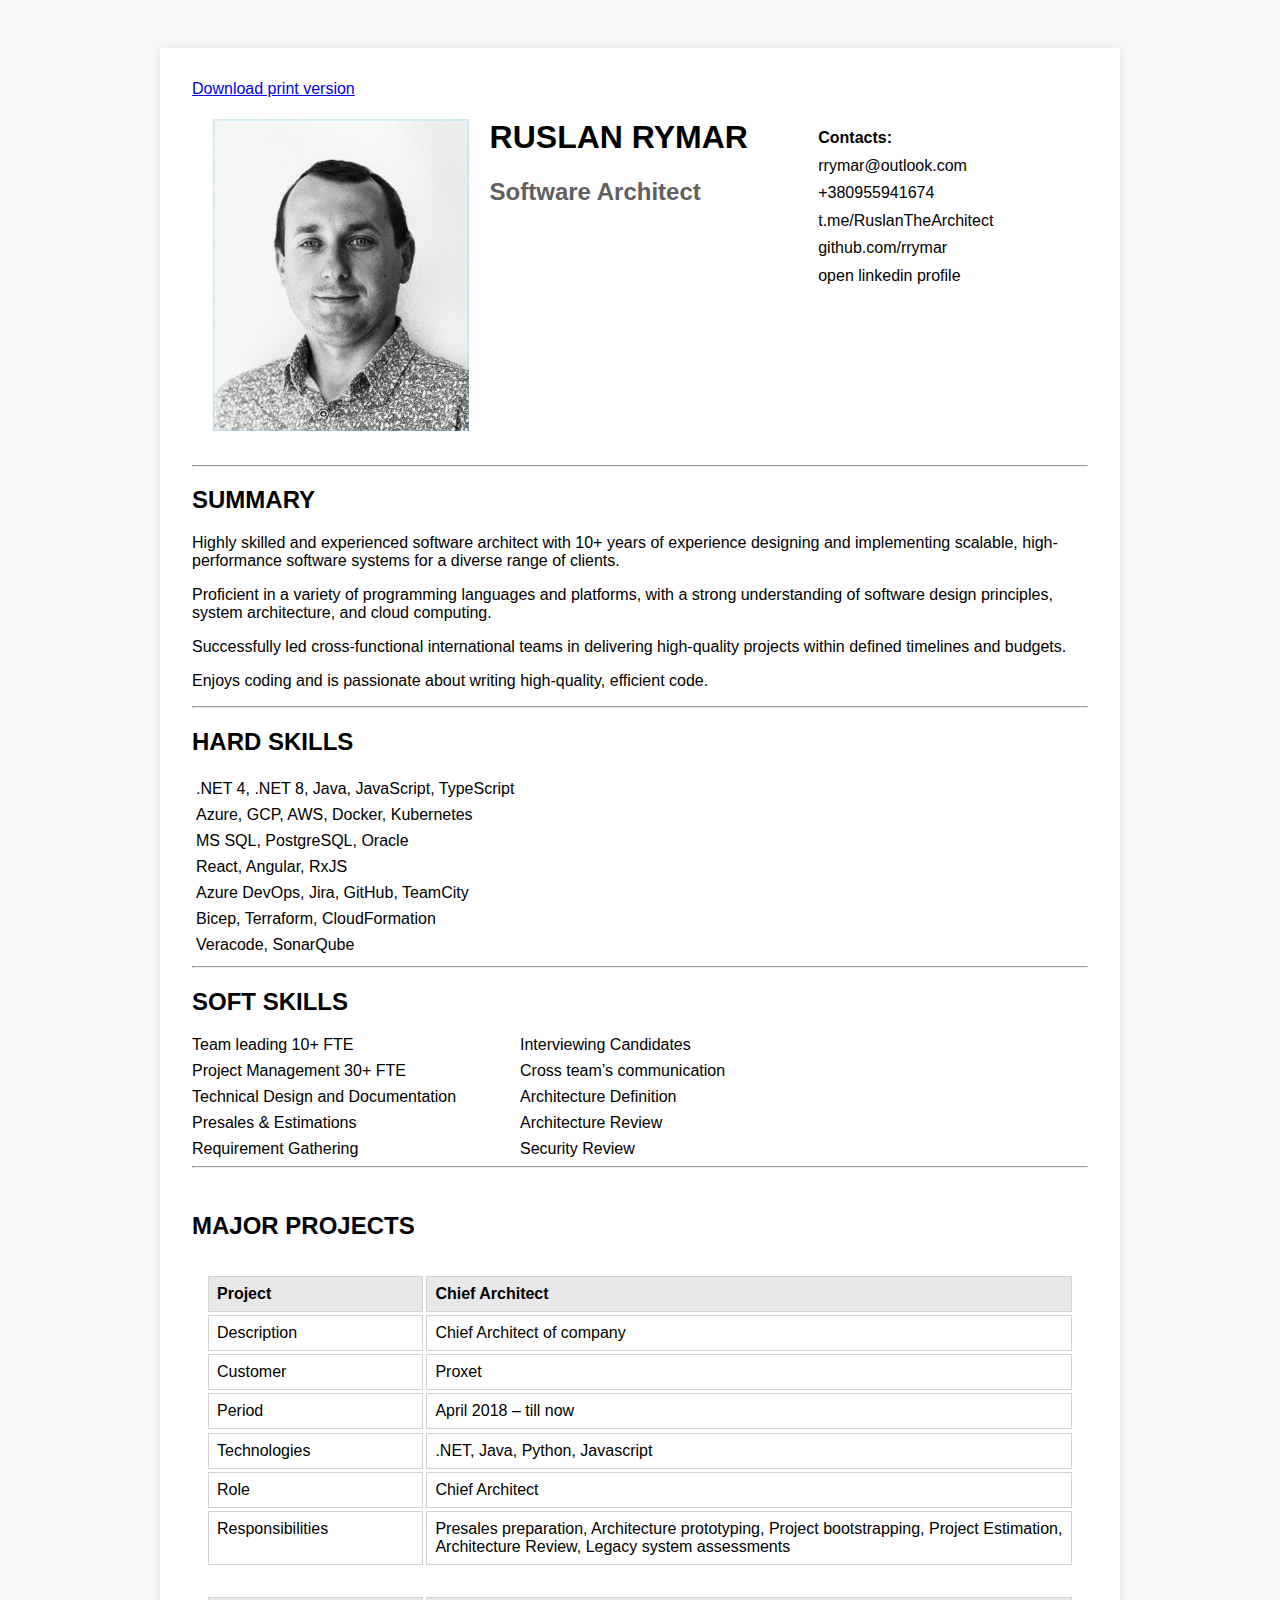
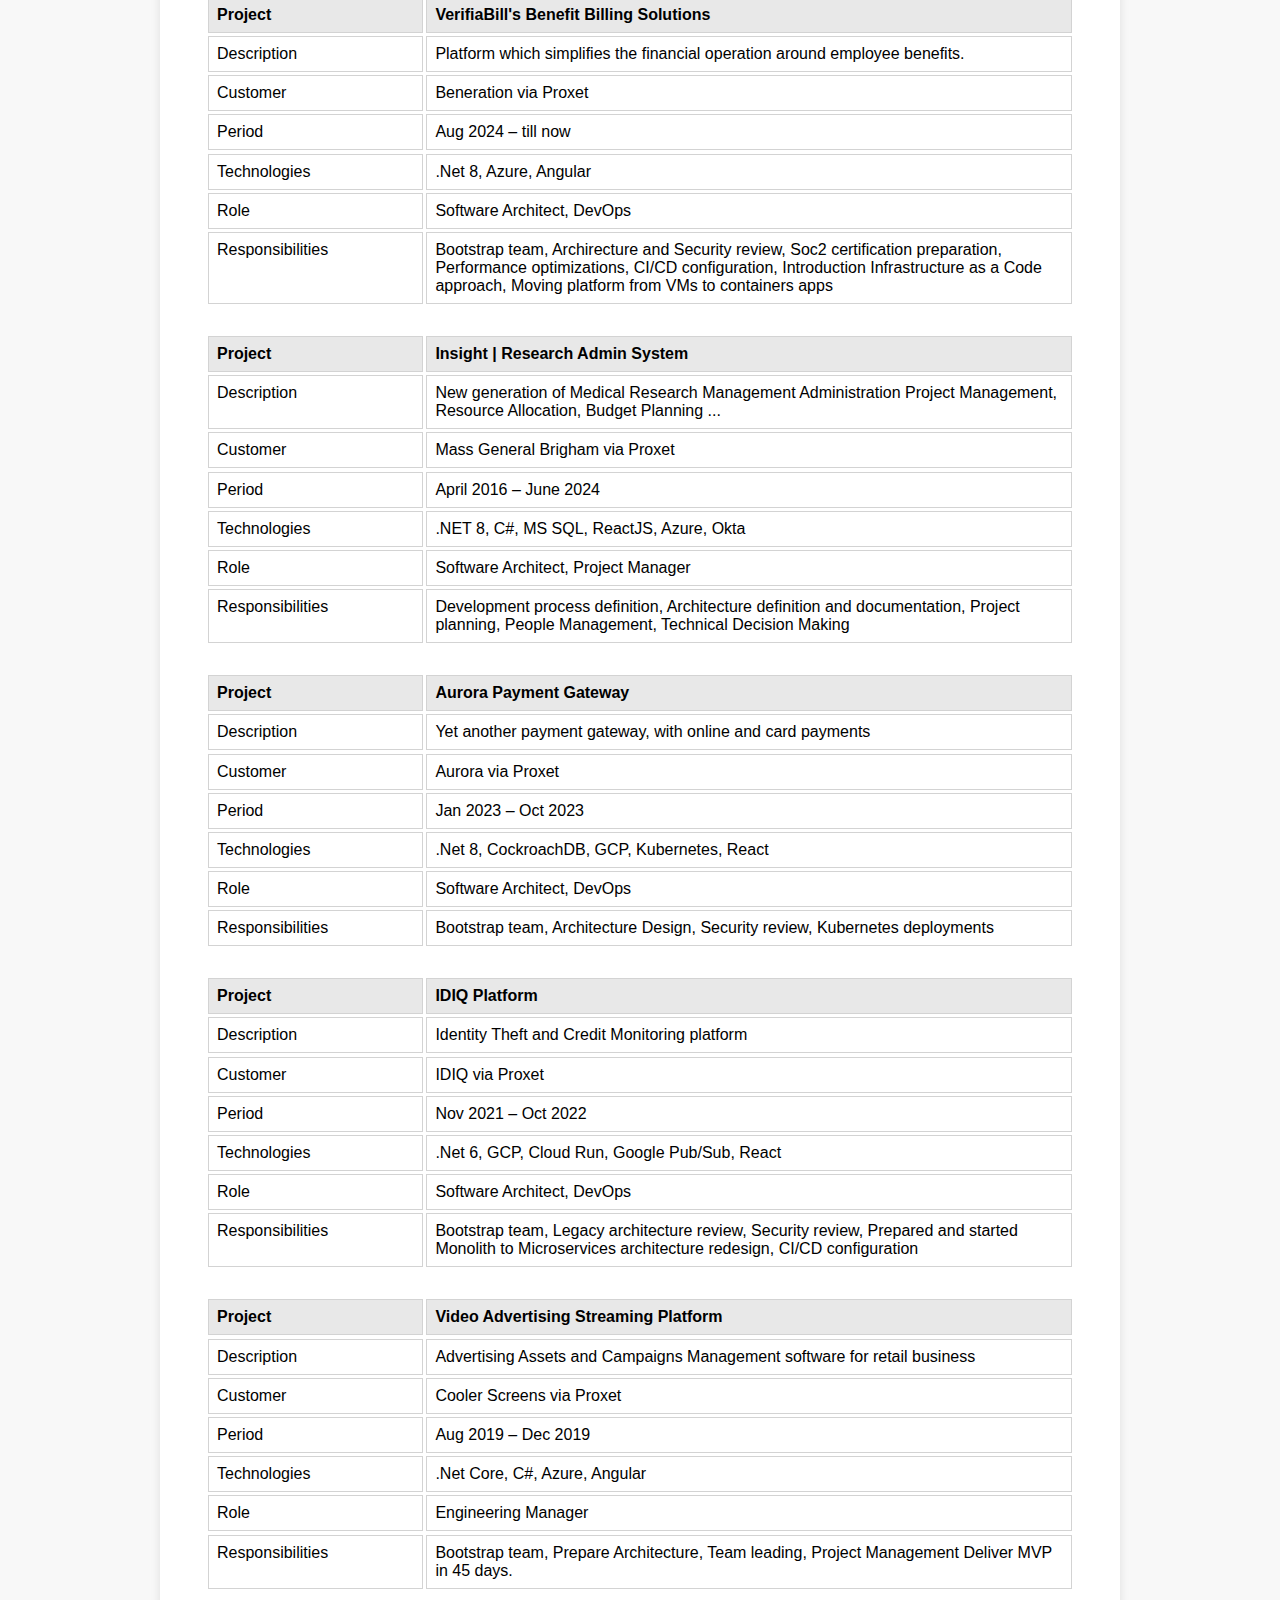
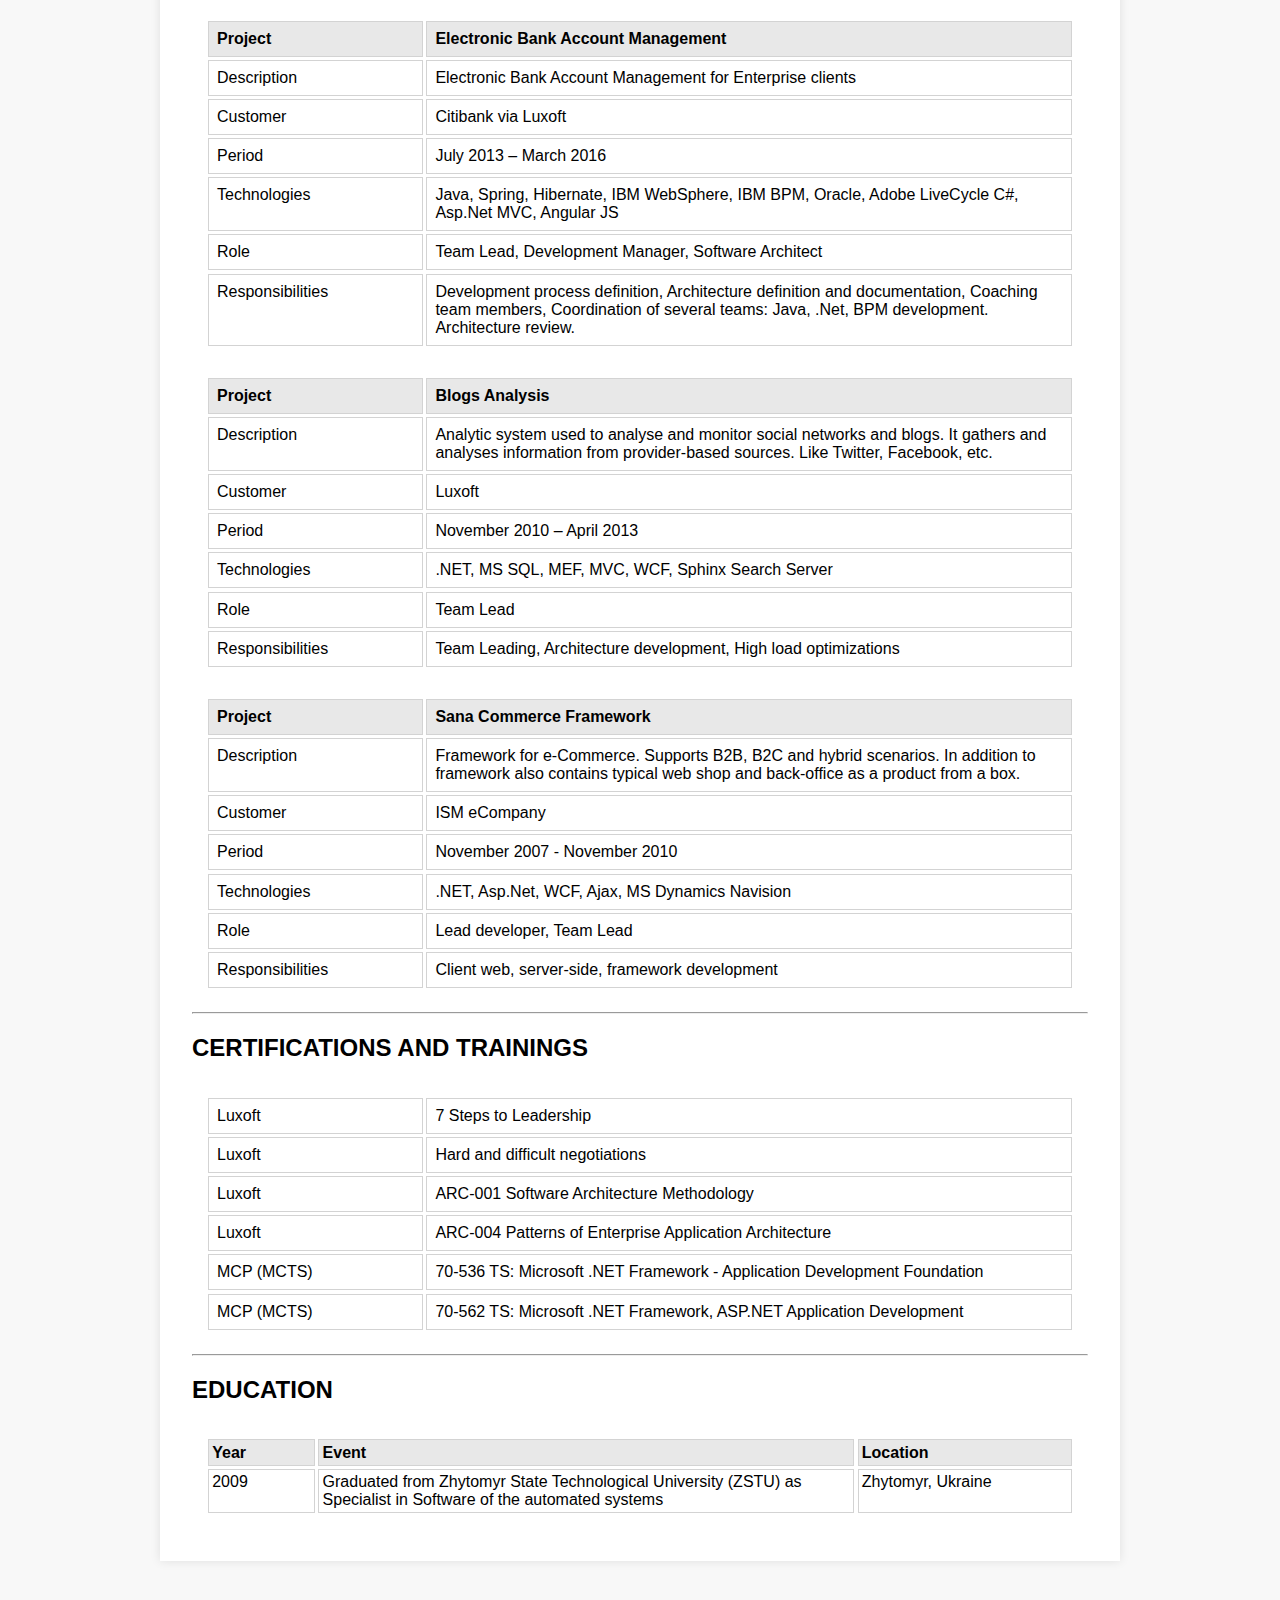
==== commit e039ab14: "updates 2025" ====
--- a/index.html
+++ b/index.html
@@ -37,7 +37,6 @@
     <hr/>
     <app-hard-skills></app-hard-skills>
     <hr/>
-    <div class="page-break"></div>
     <app-soft-skills></app-soft-skills>
     <hr/>
     <h2 class="projects-title">MAJOR PROJECTS</h2>
@@ -55,6 +54,55 @@
         </span>
     </app-project>
     <app-project>
+        <span slot="name">VerifiaBill's Benefit Billing Solutions</span>
+        <span slot="description">
+             Platform which simplifies the financial operation around employee benefits.
+        </span>
+        <span slot="customer">Beneration via Proxet</span>
+        <span slot="period">Aug 2024 – till now</span>
+        <span slot="technologies">.Net 8, Azure, Angular</span>
+        <span slot="role">Software Architect, DevOps</span>
+        <span slot="responsibilities">
+            Bootstrap team, Archirecture and Security review,
+            Soc2 certification preparation,
+            Performance optimizations,
+            CI/CD configuration,
+            Introduction Infrastructure as a Code approach,
+            Moving platform from VMs to containers apps 
+        </span>
+    </app-project>
+    <app-project>
+        <span slot="name">Insight | Research Admin System</span>
+        <span slot="description">
+            New generation of Medical Research Management Administration
+            Project Management, Resource Allocation, Budget Planning ...
+        </span>
+        <span slot="customer">Mass General Brigham via Proxet</span>
+        <span slot="period">April 2016 – June 2024</span>
+        <span slot="technologies">.NET 8, C#, MS SQL, ReactJS, Azure, Okta</span>
+        <span slot="role">Software Architect, Project Manager</span>
+        <span slot="responsibilities">
+            Development process definition, Architecture definition and documentation,
+            Project planning, People Management, Technical Decision Making
+        </span>
+    </app-project>
+    <app-project>
+        <span slot="name">Aurora Payment Gateway</span>
+        <span slot="description">
+             Yet another payment gateway, with online and card payments
+        </span>
+        <span slot="customer">Aurora via Proxet</span>
+        <span slot="period">Jan 2023 – Oct 2023</span>
+        <span slot="technologies">.Net 8, CockroachDB, GCP, Kubernetes, React</span>
+        <span slot="role">Software Architect, DevOps</span>
+        <span slot="responsibilities">
+            Bootstrap team,
+            Architecture Design,
+            Security review,
+            Kubernetes deployments
+        </span>
+    </app-project>
+    <app-project>
         <span slot="name">IDIQ Platform</span>
         <span slot="description">
              Identity Theft and Credit Monitoring platform
@@ -62,10 +110,11 @@
         <span slot="customer">IDIQ via Proxet</span>
         <span slot="period">Nov 2021 – Oct 2022</span>
         <span slot="technologies">.Net 6, GCP, Cloud Run, Google Pub/Sub, React</span>
-        <span slot="role">Software Architect</span>
+        <span slot="role">Software Architect, DevOps</span>
         <span slot="responsibilities">
             Bootstrap team, Legacy architecture review, Security review,
-            Prepared and started Monolith to Microservices architecture redesign 
+            Prepared and started Monolith to Microservices architecture redesign,
+            CI/CD configuration
         </span>
     </app-project>
     <div class="page-break"></div>
@@ -84,20 +133,6 @@
         </span>
     </app-project>
     <app-project>
-        <span slot="name">Insight 4.0</span>
-        <span slot="description">
-            New generation of Medical Research Management Administration
-        </span>
-        <span slot="customer">Mass General Brigham via Proxet</span>
-        <span slot="period">April 2016 – till now</span>
-        <span slot="technologies">.NET 6, C#, MS SQL, ReactJS, Azure, Okta</span>
-        <span slot="role">Software Architect, Project Manager</span>
-        <span slot="responsibilities">
-            Development process definition, Architecture definition and documentation,
-            Project planning, People Management, Technical Decision Making
-        </span>
-    </app-project>
-    <app-project>
         <span slot="name">Electronic Bank Account Management</span>
         <span slot="description">
             Electronic Bank Account Management for Enterprise clients
@@ -108,14 +143,13 @@
             Java, Spring, Hibernate, IBM WebSphere, IBM BPM, Oracle, Adobe LiveCycle
             C#, Asp.Net MVC, Angular JS
         </span>
-        <span slot="role">Development Manager, Software Architect</span>
+        <span slot="role">Team Lead, Development Manager, Software Architect</span>
         <span slot="responsibilities">
             Development process definition, Architecture definition and documentation, 
             Coaching team members, 
             Coordination of several teams: Java, .Net, BPM development. Architecture review. 
         </span>
     </app-project>
-    <div class="page-break"></div>
     <app-project>
         <span slot="name">Blogs Analysis</span>
         <span slot="description">
